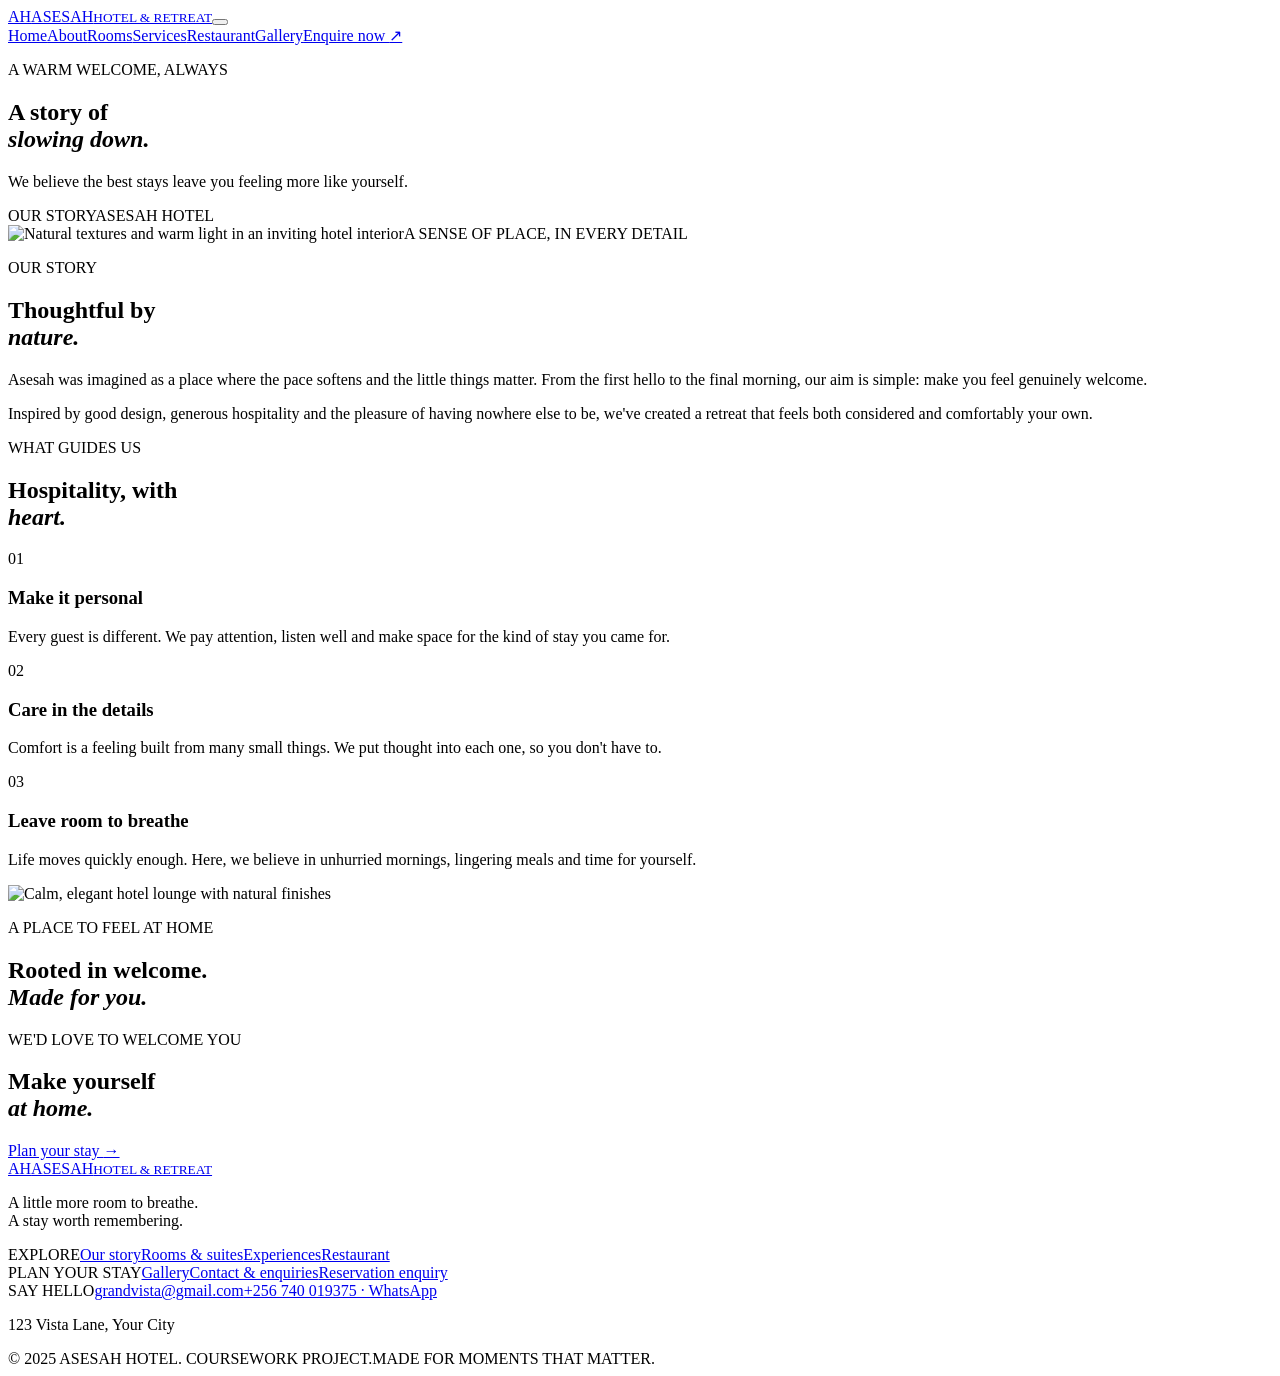
==== about.html @ 2b23ec88 "Add files via upload" ====
<!doctype html>
<html lang="en">
<head><meta charset="utf-8"><meta name="viewport" content="width=device-width, initial-scale=1"><meta name="description" content="The story and philosophy behind Asesah Hotel."><title>Our Story | Asesah Hotel</title><link rel="preconnect" href="https://fonts.googleapis.com"><link rel="preconnect" href="https://fonts.gstatic.com" crossorigin><link href="https://fonts.googleapis.com/css2?family=DM+Sans:wght@400;500;600;700&family=Playfair+Display:wght@400;500;600;700&display=swap" rel="stylesheet"><link rel="stylesheet" href="css/style.css"><script src="js/script.js" defer></script></head>
<body>
  <header class="site-header"><a class="brand" href="index.html" aria-label="Asesah Hotel home"><span class="brand-mark">AH</span><span class="brand-name">ASESAH<small>HOTEL &amp; RETREAT</small></span></a><button class="menu-toggle" type="button" aria-expanded="false" aria-controls="primary-nav" aria-label="Open navigation"><span></span><span></span></button><nav class="primary-nav" id="primary-nav" aria-label="Main navigation"><a href="index.html">Home</a><a class="active" href="about.html">About</a><a href="rooms.html">Rooms</a><a href="services.html">Services</a><a href="restaurant.html">Restaurant</a><a href="gallery.html">Gallery</a><a class="nav-cta" href="contact.html">Enquire now <span aria-hidden="true">↗</span></a></nav></header>
  <main>
    <section class="page-hero about-hero"><div class="hero-shade"></div><div class="page-hero-content"><p class="eyebrow light-eyebrow">A WARM WELCOME, ALWAYS</p><h1>A story of<br><em>slowing down.</em></h1><p>We believe the best stays leave you feeling more like yourself.</p></div><div class="hero-caption"><span>OUR STORY</span><span>ASESAH HOTEL</span><span class="caption-line"></span></div></section>
    <section class="section welcome-section story-section"><div class="welcome-image image-frame"><img src="https://images.unsplash.com/photo-1600210492486-724fe5c67fb0?auto=format&fit=crop&w=1100&q=85" alt="Natural textures and warm light in an inviting hotel interior"><span class="image-note">A SENSE OF PLACE, IN EVERY DETAIL</span></div><div class="welcome-copy"><p class="eyebrow">OUR STORY</p><h2>Thoughtful by<br><em>nature.</em></h2><p>Asesah was imagined as a place where the pace softens and the little things matter. From the first hello to the final morning, our aim is simple: make you feel genuinely welcome.</p><p>Inspired by good design, generous hospitality and the pleasure of having nowhere else to be, we've created a retreat that feels both considered and comfortably your own.</p></div></section>
    <section class="values-section"><div class="values-heading"><p class="eyebrow">WHAT GUIDES US</p><h2>Hospitality, with<br><em>heart.</em></h2></div><div class="value-list"><article><span>01</span><div><h3>Make it personal</h3><p>Every guest is different. We pay attention, listen well and make space for the kind of stay you came for.</p></div></article><article><span>02</span><div><h3>Care in the details</h3><p>Comfort is a feeling built from many small things. We put thought into each one, so you don't have to.</p></div></article><article><span>03</span><div><h3>Leave room to breathe</h3><p>Life moves quickly enough. Here, we believe in unhurried mornings, lingering meals and time for yourself.</p></div></article></div></section>
    <section class="about-image-band"><img src="https://images.unsplash.com/photo-1600607687939-ce8a6c25118c?auto=format&fit=crop&w=1800&q=85" alt="Calm, elegant hotel lounge with natural finishes" loading="lazy"><div><p class="eyebrow light-eyebrow">A PLACE TO FEEL AT HOME</p><h2>Rooted in welcome.<br><em>Made for you.</em></h2></div></section>
    <section class="final-cta"><p class="eyebrow light-eyebrow">WE'D LOVE TO WELCOME YOU</p><h2>Make yourself<br><em>at home.</em></h2><a class="button button-gold" href="contact.html">Plan your stay <span aria-hidden="true">→</span></a></section>
  </main>
  <footer class="site-footer"><div class="footer-main"><div class="footer-brand"><a class="brand brand-footer" href="index.html"><span class="brand-mark">AH</span><span class="brand-name">ASESAH<small>HOTEL &amp; RETREAT</small></span></a><p>A little more room to breathe.<br>A stay worth remembering.</p></div><div class="footer-column"><span class="footer-label">EXPLORE</span><a href="about.html">Our story</a><a href="rooms.html">Rooms &amp; suites</a><a href="services.html">Experiences</a><a href="restaurant.html">Restaurant</a></div><div class="footer-column"><span class="footer-label">PLAN YOUR STAY</span><a href="gallery.html">Gallery</a><a href="contact.html">Contact &amp; enquiries</a><a href="contact.html#reservation">Reservation enquiry</a></div><div class="footer-column footer-contact"><span class="footer-label">SAY HELLO</span><a href="mailto:grandvista@gmail.com">grandvista@gmail.com</a><a href="https://wa.me/256740019375" target="_blank" rel="noopener noreferrer">+256 740 019375 · WhatsApp</a><p>123 Vista Lane, Your City</p></div></div><div class="footer-bottom"><span>© 2025 ASESAH HOTEL. COURSEWORK PROJECT.</span><span>MADE FOR MOMENTS THAT MATTER.</span></div></footer>
</body></html>
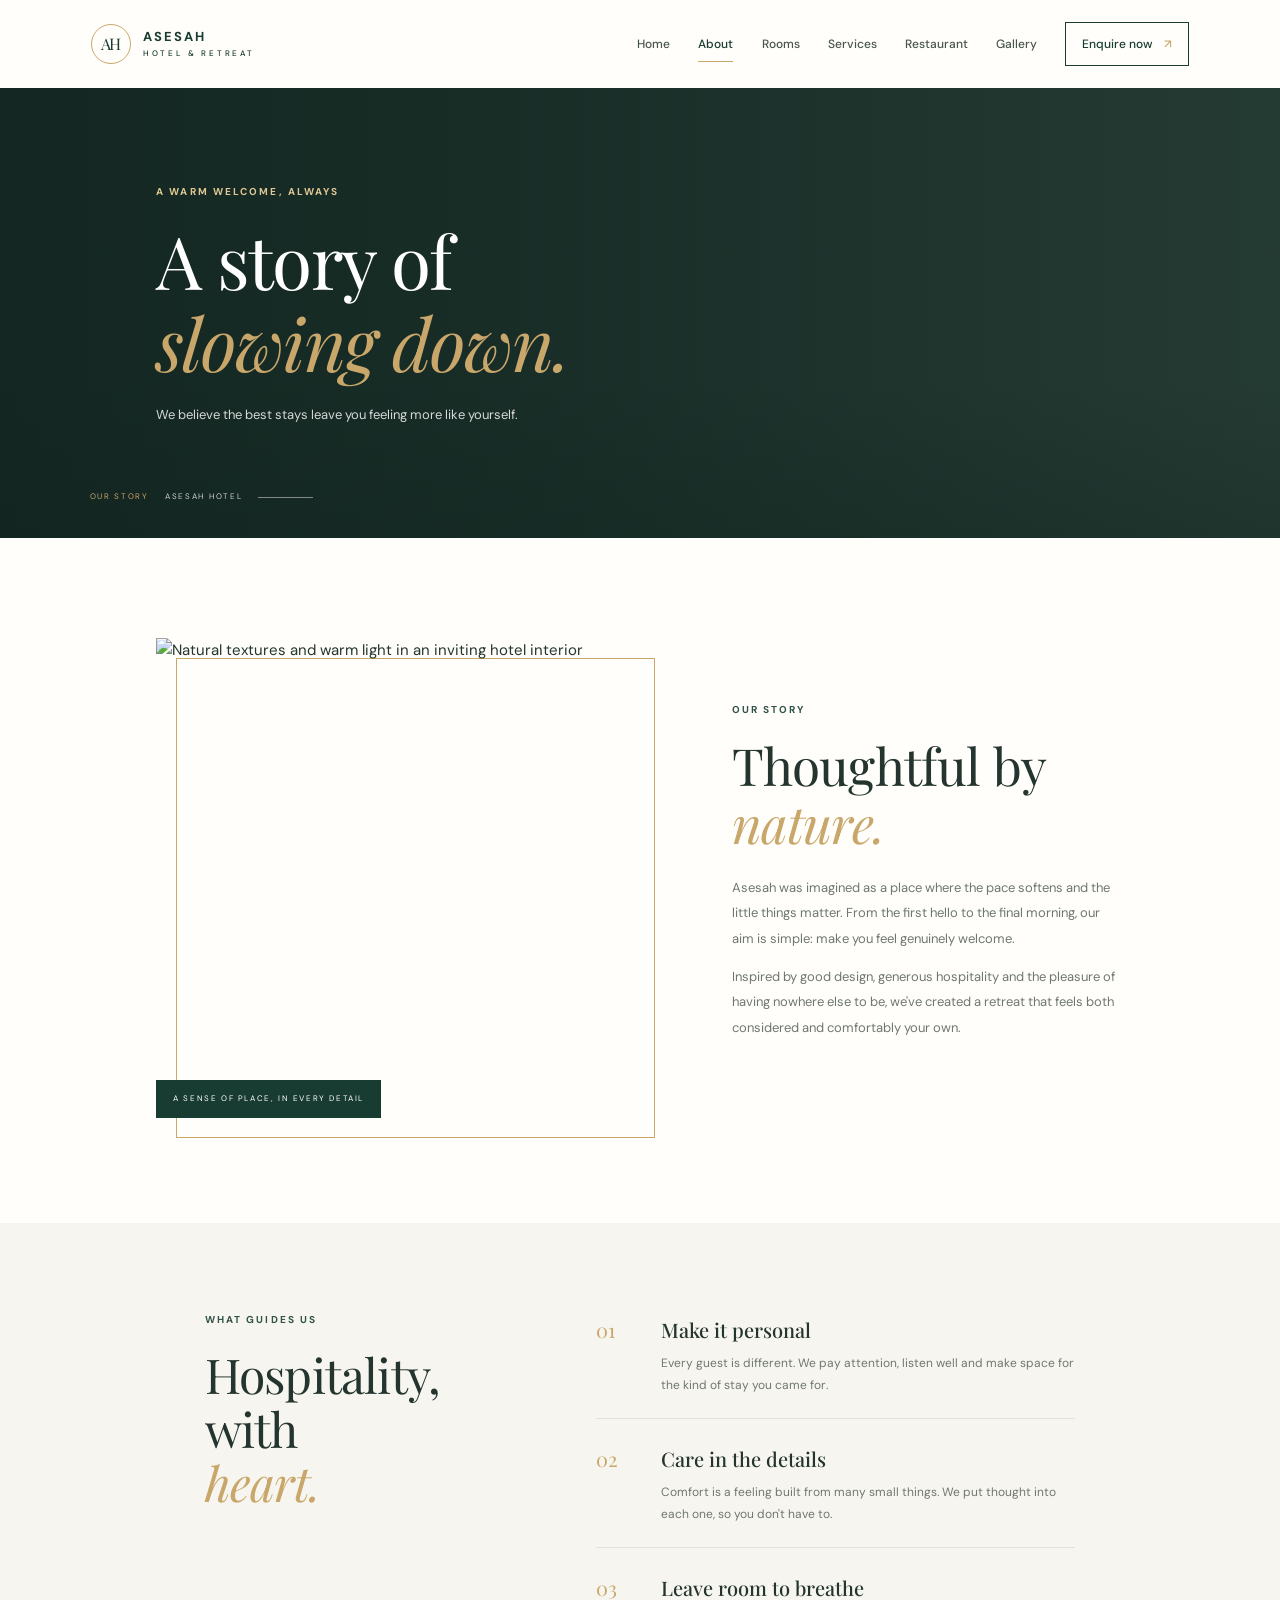
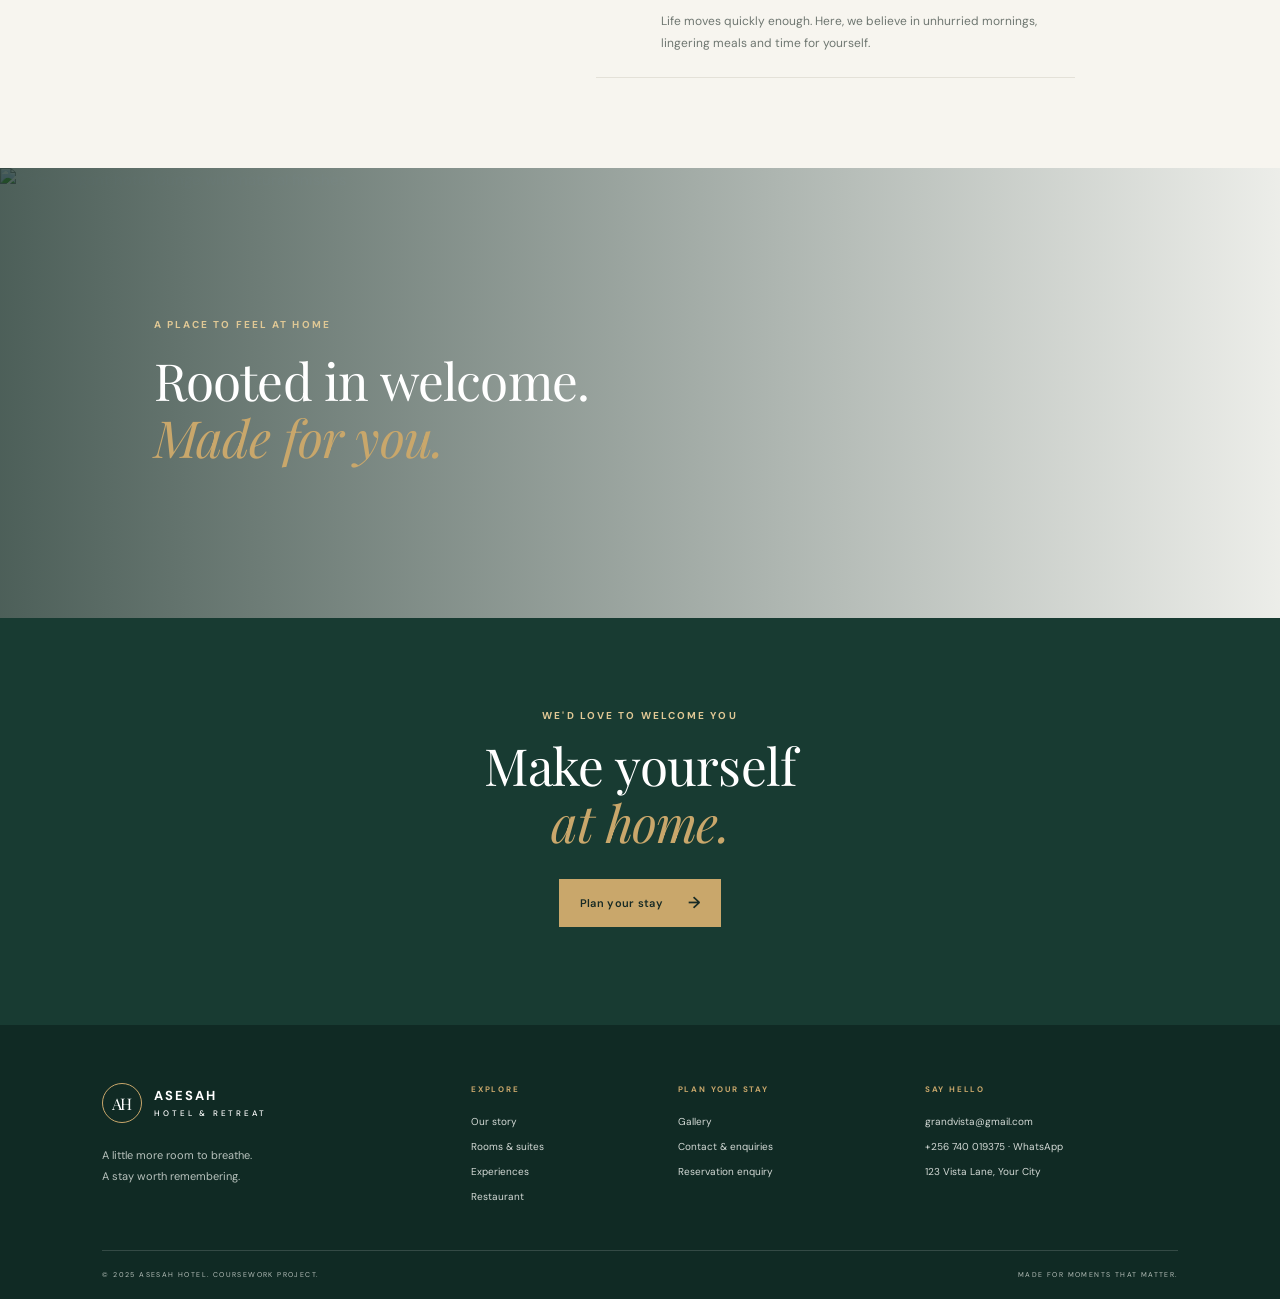
==== commit d7072780: "Fix static asset paths for Cloudflare Pages Point all pages to the CSS and JavaScript files at the r" ====
--- a/about.html
+++ b/about.html
@@ -1,6 +1,6 @@
 <!doctype html>
 <html lang="en">
-<head><meta charset="utf-8"><meta name="viewport" content="width=device-width, initial-scale=1"><meta name="description" content="The story and philosophy behind Asesah Hotel."><title>Our Story | Asesah Hotel</title><link rel="preconnect" href="https://fonts.googleapis.com"><link rel="preconnect" href="https://fonts.gstatic.com" crossorigin><link href="https://fonts.googleapis.com/css2?family=DM+Sans:wght@400;500;600;700&family=Playfair+Display:wght@400;500;600;700&display=swap" rel="stylesheet"><link rel="stylesheet" href="css/style.css"><script src="js/script.js" defer></script></head>
+<head><meta charset="utf-8"><meta name="viewport" content="width=device-width, initial-scale=1"><meta name="description" content="The story and philosophy behind Asesah Hotel."><title>Our Story | Asesah Hotel</title><link rel="preconnect" href="https://fonts.googleapis.com"><link rel="preconnect" href="https://fonts.gstatic.com" crossorigin><link href="https://fonts.googleapis.com/css2?family=DM+Sans:wght@400;500;600;700&family=Playfair+Display:wght@400;500;600;700&display=swap" rel="stylesheet"><link rel="stylesheet" href="style.css"><script src="script.js" defer></script></head>
 <body>
   <header class="site-header"><a class="brand" href="index.html" aria-label="Asesah Hotel home"><span class="brand-mark">AH</span><span class="brand-name">ASESAH<small>HOTEL &amp; RETREAT</small></span></a><button class="menu-toggle" type="button" aria-expanded="false" aria-controls="primary-nav" aria-label="Open navigation"><span></span><span></span></button><nav class="primary-nav" id="primary-nav" aria-label="Main navigation"><a href="index.html">Home</a><a class="active" href="about.html">About</a><a href="rooms.html">Rooms</a><a href="services.html">Services</a><a href="restaurant.html">Restaurant</a><a href="gallery.html">Gallery</a><a class="nav-cta" href="contact.html">Enquire now <span aria-hidden="true">↗</span></a></nav></header>
   <main>
--- a/style.css
+++ b/style.css
@@ -0,0 +1,430 @@
+:root {
+  --green: #183b32;
+  --green-deep: #102a24;
+  --green-soft: #315248;
+  --gold: #c9a76b;
+  --cream: #f7f5ef;
+  --paper: #fffefa;
+  --ink: #24352f;
+  --muted: #6f7771;
+  --line: #e4e1d8;
+  --serif: "Playfair Display", Georgia, serif;
+  --sans: "DM Sans", Arial, sans-serif;
+}
+
+* { box-sizing: border-box; }
+html { scroll-behavior: smooth; }
+body { margin: 0; color: var(--ink); background: var(--paper); font-family: var(--sans); font-size: 15px; line-height: 1.7; -webkit-font-smoothing: antialiased; }
+img { display: block; width: 100%; }
+a { color: inherit; text-decoration: none; }
+button, input, select, textarea { font: inherit; }
+button, a { -webkit-tap-highlight-color: transparent; }
+::selection { color: white; background: var(--green-soft); }
+
+.site-header { height: 88px; width: 100%; padding: 0 7.1%; display: flex; align-items: center; justify-content: space-between; background: var(--paper); position: relative; z-index: 20; }
+.brand { display: inline-flex; gap: 12px; align-items: center; color: var(--green); }
+.brand-mark { width: 40px; height: 40px; display: grid; place-items: center; border: 1px solid var(--gold); border-radius: 50%; font-family: var(--serif); font-size: 16px; letter-spacing: -2px; padding-right: 2px; }
+.brand-name { font-size: 13px; font-weight: 700; line-height: 1.1; letter-spacing: 2px; }
+.brand-name small { display: block; margin-top: 5px; font-size: 8px; font-weight: 500; letter-spacing: 2.8px; }
+.primary-nav { display: flex; align-items: center; gap: clamp(17px, 2.2vw, 35px); height: 100%; }
+.primary-nav > a { position: relative; color: #48554e; font-size: 12px; font-weight: 500; transition: color .2s ease; }
+.primary-nav > a:not(.nav-cta)::after { content: ""; height: 1px; width: 0; position: absolute; bottom: -8px; left: 0; background: var(--gold); transition: width .2s ease; }
+.primary-nav > a:hover, .primary-nav > a.active { color: var(--green); }
+.primary-nav > a:hover::after, .primary-nav > a.active::after { width: 100%; }
+.primary-nav .nav-cta { padding: 11px 16px; border: 1px solid var(--green); color: var(--green); transition: color .2s ease, background .2s ease; }
+.primary-nav .nav-cta:hover, .primary-nav .nav-cta.active { color: white; background: var(--green); }
+.nav-cta span { padding-left: 9px; color: var(--gold); }
+.menu-toggle { display: none; }
+
+.hero, .page-hero { position: relative; overflow: hidden; background-color: #263d35; background-position: center; background-size: cover; color: white; }
+.home-hero { min-height: min(680px, calc(100vh - 88px)); background-image: url("https://images.unsplash.com/photo-1600607687939-ce8a6c25118c?auto=format&fit=crop&w=2200&q=90"); }
+.hero-shade { position: absolute; inset: 0; background: linear-gradient(90deg, rgba(14,32,28,.77) 0%, rgba(14,32,28,.52) 43%, rgba(14,32,28,.08) 100%), linear-gradient(0deg, rgba(13,29,25,.22), transparent 35%); }
+.hero-content { position: relative; z-index: 1; width: min(610px, 78%); padding: 124px 0 125px 12.3%; }
+.eyebrow { margin: 0 0 20px; color: var(--green-soft); font-size: 10px; font-weight: 700; line-height: 1.4; letter-spacing: 2.1px; }
+.light-eyebrow { color: #e0c895; }
+.eyebrow span { display: inline-block; vertical-align: middle; width: 27px; height: 1px; margin-right: 9px; background: var(--gold); }
+h1, h2, h3, p { margin-top: 0; }
+h1, h2 { font-family: var(--serif); font-weight: 400; line-height: 1.13; }
+h1 { margin-bottom: 20px; font-size: clamp(52px, 6.1vw, 83px); letter-spacing: -1.7px; }
+h1 em, h2 em { color: var(--gold); font-weight: 400; }
+.hero-copy { max-width: 425px; margin-bottom: 30px; color: rgba(255,255,255,.82); font-size: 14px; line-height: 1.9; }
+.button { min-height: 48px; display: inline-flex; align-items: center; justify-content: center; gap: 25px; padding: 0 20px; border: 1px solid transparent; font-size: 11px; font-weight: 600; letter-spacing: .3px; transition: background .2s ease, color .2s ease, border-color .2s ease, transform .2s ease; }
+.button:hover { transform: translateY(-2px); }
+.button span { font-size: 16px; line-height: 1; }
+.button-gold { color: #182b25; background: var(--gold); }
+.button-gold:hover { background: #d7bb87; }
+.button-dark { color: white; background: var(--green); }
+.button-dark:hover { background: var(--green-soft); }
+.button-outline { border-color: rgba(255,255,255,.65); color: white; }
+.button-outline:hover { color: var(--green); background: white; }
+.hero-caption { position: absolute; z-index: 1; right: 7%; bottom: 34px; left: 7%; display: flex; gap: 16px; align-items: center; color: rgba(255,255,255,.78); font-size: 8px; letter-spacing: 1.7px; }
+.hero-caption > span:first-child { color: var(--gold); }
+.caption-line { width: 55px; height: 1px; background: rgba(255,255,255,.45); }
+.scroll-cue { position: absolute; right: 7%; bottom: 95px; z-index: 1; display: flex; align-items: center; gap: 10px; color: rgba(255,255,255,.72); font-size: 8px; letter-spacing: 1.7px; writing-mode: vertical-rl; }
+.scroll-cue span { width: 1px; height: 34px; background: var(--gold); }
+
+.booking-strip { min-height: 117px; padding: 24px 12%; display: flex; align-items: center; justify-content: space-between; gap: 28px; color: white; background: var(--green); }
+.booking-intro { display: flex; flex-direction: column; min-width: 170px; }
+.booking-intro .eyebrow { margin-bottom: 4px; color: var(--gold); font-size: 8px; }
+.booking-intro strong { font-family: var(--serif); font-size: 20px; font-weight: 400; }
+.booking-detail { display: flex; align-items: center; gap: 12px; }
+.booking-detail > span { color: var(--gold); font-family: var(--serif); font-size: 18px; }
+.booking-detail div { display: flex; flex-direction: column; }
+.booking-detail small { color: #b7c1bc; font-size: 8px; letter-spacing: 1.4px; }
+.booking-detail strong { font-size: 11px; font-weight: 500; }
+.booking-link { padding: 12px 0; border-bottom: 1px solid var(--gold); color: white; font-size: 11px; }
+.booking-link span { padding-left: 15px; color: var(--gold); }
+
+.section { padding: 112px 12.2%; }
+.welcome-section { display: grid; grid-template-columns: 1.05fr .86fr; gap: 10%; align-items: center; }
+.image-frame { position: relative; }
+.image-frame img { height: 480px; object-fit: cover; }
+.welcome-image::before { content: ""; position: absolute; z-index: -1; top: 20px; right: -20px; bottom: -20px; left: 20px; border: 1px solid var(--gold); }
+.image-note { position: absolute; bottom: 0; left: 0; padding: 12px 17px; color: white; background: var(--green); font-size: 8px; letter-spacing: 1.6px; }
+.welcome-copy { max-width: 420px; }
+.welcome-copy h2, .section-heading h2, .centered-heading h2, .values-heading h2, .experience-content h2, .dining-copy h2, .room-note h2, .amenities-band h2, .restaurant-hours h2, .contact-details h2, .form-heading h2, .contact-last h2, .final-cta h2, .about-image-band h2 { margin-bottom: 22px; font-size: clamp(38px, 4vw, 54px); letter-spacing: -.8px; }
+.welcome-copy > p:not(.eyebrow), .dining-copy > p:not(.eyebrow) { color: var(--muted); font-size: 13px; line-height: 1.95; }
+.text-link { display: inline-flex; align-items: center; gap: 18px; margin-top: 16px; padding-bottom: 7px; border-bottom: 1px solid var(--gold); color: var(--green); font-size: 11px; font-weight: 600; }
+.text-link span { color: var(--gold); font-size: 16px; transition: transform .2s ease; }
+.text-link:hover span { transform: translateX(4px); }
+
+.rooms-section { padding-top: 46px; background: var(--cream); }
+.section-heading { display: flex; align-items: end; justify-content: space-between; gap: 30px; margin-bottom: 46px; }
+.section-heading h2 { margin-bottom: 0; }
+.section-heading .text-link { margin: 0 0 8px; }
+.room-grid { display: grid; grid-template-columns: repeat(3, 1fr); gap: 24px; }
+.room-card { min-width: 0; }
+.room-image { position: relative; display: block; overflow: hidden; height: 290px; background: #d6d5ca; }
+.room-image img { height: 100%; object-fit: cover; transition: transform .5s ease; }
+.room-card:hover .room-image img { transform: scale(1.035); }
+.room-number { position: absolute; top: 15px; left: 15px; padding: 5px 9px; color: white; background: rgba(24,59,50,.85); font-size: 9px; letter-spacing: 1px; }
+.room-info { display: flex; justify-content: space-between; gap: 10px; padding-top: 17px; }
+.room-info h3 { margin-bottom: 2px; font-family: var(--serif); font-size: 19px; font-weight: 500; }
+.room-info p { margin-bottom: 0; color: var(--muted); font-size: 10px; }
+.room-price { align-self: center; color: var(--muted); text-align: right; white-space: nowrap; font-size: 9px; }
+.room-price strong { color: var(--green); font-family: var(--serif); font-size: 18px; font-weight: 500; }
+
+.experience-band { min-height: 500px; position: relative; display: flex; align-items: center; overflow: hidden; color: white; background: var(--green-deep); }
+.experience-photo { position: absolute; inset: 0 0 0 42%; background: linear-gradient(90deg, var(--green-deep) 0%, rgba(16,42,36,.42) 48%, rgba(16,42,36,.12) 100%), url("https://images.unsplash.com/photo-1576013551627-0cc20b96c2a7?auto=format&fit=crop&w=1800&q=85") center 55%/cover; }
+.experience-content { position: relative; width: 55%; padding: 82px 0 82px 12.2%; }
+.experience-content h2 { margin-bottom: 18px; }
+.experience-content > p:not(.eyebrow) { max-width: 390px; margin-bottom: 28px; color: rgba(255,255,255,.76); font-size: 13px; line-height: 1.9; }
+.experience-index { position: absolute; right: 6%; bottom: 25px; color: rgba(255,255,255,.8); font-size: 8px; letter-spacing: 1.6px; writing-mode: vertical-rl; }
+.dining-section { display: grid; grid-template-columns: .8fr 1.1fr; gap: 13%; align-items: center; }
+.dining-copy { max-width: 390px; }
+.dining-image img { height: 410px; }
+.quote-section { padding: 80px 20px 74px; text-align: center; background: var(--cream); }
+.quote-mark { display: block; height: 48px; color: var(--gold); font-family: var(--serif); font-size: 72px; line-height: 1; }
+.quote-section blockquote { max-width: 660px; margin: 14px auto 18px; color: var(--green); font-family: var(--serif); font-size: clamp(25px, 3vw, 37px); line-height: 1.4; }
+.quote-section p { margin: 0; color: var(--muted); font-size: 8px; font-weight: 600; letter-spacing: 2px; }
+.final-cta { padding: 91px 20px 98px; text-align: center; color: white; background: var(--green); }
+.final-cta h2 { margin-bottom: 27px; }
+.final-cta .eyebrow { margin-bottom: 14px; }
+
+.site-footer { padding: 58px 8% 0; color: white; background: #102a24; }
+.footer-main { display: grid; grid-template-columns: 1.6fr .8fr 1fr 1.25fr; gap: 45px; max-width: 1250px; margin: 0 auto; padding-bottom: 45px; }
+.brand-footer { color: white; }
+.footer-brand > p { margin: 22px 0 0; color: #b8c2bd; font-size: 11px; line-height: 1.9; }
+.footer-column { display: flex; flex-direction: column; align-items: flex-start; gap: 8px; }
+.footer-label { margin-bottom: 8px; color: var(--gold); font-size: 8px; font-weight: 700; letter-spacing: 1.8px; }
+.footer-column a, .footer-column p { margin: 0; color: #d4dad6; font-size: 10px; }
+.footer-column a:hover { color: var(--gold); }
+.footer-bottom { display: flex; justify-content: space-between; gap: 15px; padding: 18px 0; border-top: 1px solid rgba(255,255,255,.15); color: #b6c0ba; font-size: 7px; letter-spacing: 1.4px; }
+
+.page-hero { min-height: 450px; display: flex; align-items: center; }
+.page-hero-content { position: relative; z-index: 1; width: min(650px, 78%); padding: 73px 0 88px 12.2%; }
+.page-hero h1 { font-size: clamp(48px, 5.7vw, 74px); }
+.page-hero-content > p:last-child { max-width: 440px; margin-bottom: 0; color: rgba(255,255,255,.82); font-size: 13px; }
+.about-hero { background-image: url("https://images.unsplash.com/photo-1600210492486-724fe5c67fb0?auto=format&fit=crop&w=2200&q=85"); background-position: center 50%; }
+.rooms-hero { background-image: url("https://images.unsplash.com/photo-1590490360182-c33d57733427?auto=format&fit=crop&w=2200&q=85"); }
+.services-hero { background-image: url("https://images.unsplash.com/photo-1576013551627-0cc20b96c2a7?auto=format&fit=crop&w=2200&q=85"); background-position: center 56%; }
+.restaurant-hero { background-image: url("https://images.unsplash.com/photo-1414235077428-338989a2e8c0?auto=format&fit=crop&w=2200&q=85"); }
+.gallery-hero { background-image: url("https://images.unsplash.com/photo-1600607687939-ce8a6c25118c?auto=format&fit=crop&w=2200&q=85"); }
+.contact-hero { background-image: url("https://images.unsplash.com/photo-1600210492486-724fe5c67fb0?auto=format&fit=crop&w=2200&q=85"); background-position: center 58%; }
+.story-section { padding-top: 100px; padding-bottom: 105px; }
+.values-section { display: grid; grid-template-columns: .75fr 1.25fr; gap: 12%; padding: 90px 16%; background: var(--cream); }
+.values-heading h2 { font-size: 48px; }
+.value-list article { display: grid; grid-template-columns: 45px 1fr; gap: 20px; padding: 0 0 22px; margin-bottom: 23px; border-bottom: 1px solid var(--line); }
+.value-list article:last-child { margin-bottom: 0; }
+.value-list article > span { color: var(--gold); font-family: var(--serif); font-size: 20px; }
+.value-list h3 { margin-bottom: 6px; font-family: var(--serif); font-size: 20px; font-weight: 500; }
+.value-list p { max-width: 470px; margin-bottom: 0; color: var(--muted); font-size: 12px; line-height: 1.8; }
+.about-image-band { height: 450px; position: relative; overflow: hidden; color: white; }
+.about-image-band::after { content: ""; position: absolute; inset: 0; background: linear-gradient(90deg, rgba(17,42,35,.75), rgba(17,42,35,.08)); }
+.about-image-band img { height: 100%; object-fit: cover; }
+.about-image-band > div { position: absolute; z-index: 1; top: 50%; left: 12%; transform: translateY(-50%); }
+.about-image-band h2 { margin-bottom: 0; }
+
+.room-listing { padding-top: 94px; padding-bottom: 100px; }
+.centered-heading { max-width: 560px; margin: 0 auto 55px; text-align: center; }
+.centered-heading h2 { margin-bottom: 13px; }
+.centered-heading > p:last-child { max-width: 470px; margin: 0 auto; color: var(--muted); font-size: 12px; line-height: 1.8; }
+.room-list { display: grid; gap: 55px; }
+.room-feature { display: grid; grid-template-columns: 1.12fr .88fr; align-items: center; gap: 8%; }
+.room-feature-reverse { grid-template-columns: .88fr 1.12fr; }
+.room-feature-reverse .room-feature-image { order: 2; }
+.room-feature-reverse .room-feature-copy { order: 1; padding-left: 5%; }
+.room-feature-image { min-height: 350px; position: relative; overflow: hidden; background: var(--cream); }
+.room-feature-image img { height: 390px; object-fit: cover; }
+.room-feature-image > span { position: absolute; right: 0; bottom: 0; padding: 9px 13px; color: white; background: var(--green); font-size: 9px; letter-spacing: 1px; }
+.room-feature-copy { padding: 25px 0; }
+.room-feature-copy .eyebrow { margin-bottom: 10px; }
+.room-feature-copy h3 { margin-bottom: 13px; font-family: var(--serif); font-size: 34px; font-weight: 400; }
+.room-description { max-width: 405px; color: var(--muted); font-size: 12px; line-height: 1.9; }
+.room-amenities { display: grid; grid-template-columns: 1fr 1fr; gap: 9px; padding: 17px 0; margin-top: 18px; border-top: 1px solid var(--line); color: #647068; font-size: 10px; }
+.room-feature-bottom { display: flex; align-items: center; justify-content: space-between; gap: 15px; margin-top: 8px; }
+.room-feature-bottom > p { margin: 0; color: var(--muted); font-size: 10px; }
+.room-feature-bottom strong { color: var(--green); font-family: var(--serif); font-size: 22px; font-weight: 500; }
+.room-feature-bottom small { font-size: 9px; }
+.room-feature-bottom .text-link { margin: 0; white-space: nowrap; font-size: 10px; }
+.rate-note { margin: 48px 0 0; color: var(--muted); text-align: center; font-size: 10px; }
+.room-note { padding: 76px 20px; text-align: center; background: var(--cream); }
+.room-note h2 { margin-bottom: 13px; }
+.room-note > p:not(.eyebrow) { margin-bottom: 25px; color: var(--muted); font-size: 11px; }
+
+.service-intro { padding-top: 95px; padding-bottom: 105px; }
+.service-grid { display: grid; grid-template-columns: 1.2fr 1fr 1fr; grid-template-rows: 270px 270px; gap: 17px; }
+.service-card { position: relative; min-width: 0; overflow: hidden; background: var(--green); color: white; }
+.service-card.service-large { grid-row: span 2; }
+.service-card img { height: 100%; object-fit: cover; transition: transform .5s ease; }
+.service-card:hover img { transform: scale(1.04); }
+.service-card::after { content: ""; position: absolute; inset: 20% 0 0; background: linear-gradient(0deg, rgba(12,31,26,.88), transparent); }
+.service-card-overlay { position: absolute; z-index: 1; right: 20px; bottom: 20px; left: 20px; }
+.service-card-overlay > span { color: var(--gold); font-size: 8px; letter-spacing: 1.5px; }
+.service-card-overlay h3 { margin: 6px 0 5px; font-family: var(--serif); font-size: 25px; font-weight: 400; }
+.service-card-overlay p { max-width: 310px; margin: 0; color: rgba(255,255,255,.8); font-size: 10px; line-height: 1.7; }
+.service-large .service-card-overlay { right: 28px; bottom: 30px; left: 28px; }
+.service-large .service-card-overlay h3 { font-size: 33px; }
+.amenities-band { display: grid; grid-template-columns: .8fr 1.2fr; gap: 12%; align-items: center; padding: 75px 14%; color: white; background: var(--green); }
+.amenities-band h2 { margin-bottom: 0; }
+.amenity-list { display: grid; grid-template-columns: 1fr 1fr; gap: 14px 22px; }
+.amenity-list span { padding-bottom: 10px; border-bottom: 1px solid rgba(255,255,255,.2); color: rgba(255,255,255,.85); font-size: 11px; }
+.amenity-list span::before { content: "＋"; padding-right: 9px; color: var(--gold); }
+
+.dining-story { padding-top: 100px; padding-bottom: 105px; }
+.dining-story .welcome-image img { height: 450px; }
+.dining-story .button { margin-top: 15px; }
+.menu-section { padding: 90px 12% 105px; background: var(--cream); }
+.menu-section .centered-heading { margin-bottom: 50px; }
+.menu-grid { display: grid; grid-template-columns: 1fr 1fr; gap: 10%; max-width: 1000px; margin: 0 auto; }
+.menu-column > .eyebrow { padding-bottom: 13px; margin-bottom: 3px; border-bottom: 1px solid var(--gold); }
+.menu-item { display: flex; justify-content: space-between; gap: 18px; padding: 19px 0; border-bottom: 1px solid var(--line); }
+.menu-item h3 { margin-bottom: 3px; font-family: var(--serif); font-size: 17px; font-weight: 500; }
+.menu-item p { margin-bottom: 0; color: var(--muted); font-size: 10px; }
+.menu-item > span { color: var(--green); font-family: var(--serif); font-size: 17px; }
+.restaurant-hours { display: grid; grid-template-columns: 1fr 1fr; gap: 12%; padding: 78px 16%; }
+.restaurant-hours h2 { margin-bottom: 0; }
+.hours-list p { display: flex; justify-content: space-between; gap: 20px; padding: 12px 0; margin-bottom: 0; border-bottom: 1px solid var(--line); font-size: 11px; }
+.hours-list p span:first-child { color: var(--green); font-weight: 600; }
+.hours-list p span:last-child { color: var(--muted); }
+.hours-list small { display: block; margin-top: 14px; color: var(--muted); font-size: 9px; }
+
+.gallery-section { padding: 90px 10% 110px; }
+.gallery-heading { display: flex; align-items: end; justify-content: space-between; gap: 20px; margin-bottom: 40px; }
+.gallery-heading h2 { margin-bottom: 0; font-size: 45px; }
+.gallery-heading > p { margin: 0 0 8px; color: var(--muted); font-size: 11px; }
+.gallery-grid { display: grid; grid-template-columns: repeat(3, 1fr); grid-auto-rows: 245px; grid-auto-flow: dense; gap: 14px; }
+.gallery-item { position: relative; display: block; padding: 0; border: 0; overflow: hidden; cursor: zoom-in; background: var(--green); text-align: left; }
+.gallery-item::after { content: ""; position: absolute; inset: 45% 0 0; background: linear-gradient(0deg, rgba(15,35,29,.72), transparent); opacity: .8; transition: opacity .2s ease; }
+.gallery-item img { height: 100%; object-fit: cover; transition: transform .45s ease; }
+.gallery-item:hover img { transform: scale(1.04); }
+.gallery-item:hover::after { opacity: 1; }
+.gallery-item > span { position: absolute; z-index: 1; bottom: 15px; left: 17px; color: white; font-family: var(--serif); font-size: 17px; }
+.gallery-tall { grid-row: span 2; }
+.gallery-wide { grid-column: span 2; }
+.lightbox { width: min(92vw, 1100px); max-width: none; max-height: 90vh; padding: 0; border: 0; background: #101714; }
+.lightbox::backdrop { background: rgba(9,18,15,.88); }
+.lightbox img { width: 100%; max-height: 85vh; object-fit: contain; }
+.lightbox-close { position: absolute; z-index: 2; top: 10px; right: 14px; width: 40px; height: 40px; padding: 0; border: 1px solid rgba(255,255,255,.65); border-radius: 50%; color: white; background: rgba(0,0,0,.35); cursor: pointer; font-size: 27px; line-height: 1; }
+
+.contact-section { display: grid; grid-template-columns: .78fr 1.22fr; gap: 12%; padding: 90px 12% 105px; }
+.contact-details h2 { margin-bottom: 17px; }
+.contact-intro { max-width: 370px; margin-bottom: 28px; color: var(--muted); font-size: 12px; line-height: 1.9; }
+.contact-detail { margin-top: 20px; }
+.contact-detail > span { display: block; margin-bottom: 3px; color: var(--green-soft); font-size: 8px; font-weight: 700; letter-spacing: 1.6px; }
+.contact-detail > a, .contact-detail > p { margin-bottom: 0; color: var(--ink); font-size: 12px; line-height: 1.8; }
+.contact-detail > a:hover { color: var(--green-soft); text-decoration: underline; }
+.map-placeholder { min-height: 120px; display: flex; align-items: center; gap: 15px; padding: 17px; margin-top: 28px; color: var(--green); background: linear-gradient(135deg, #e6e5d9, #f3f0e7); }
+.map-placeholder > span { color: var(--gold); font-size: 29px; }
+.map-placeholder p { margin: 0; font-size: 9px; font-weight: 700; letter-spacing: 1px; line-height: 1.7; }
+.map-placeholder small { color: var(--muted); font-size: 7px; font-weight: 500; letter-spacing: 1.2px; }
+.form-wrap { padding: 38px; background: var(--cream); }
+.form-heading h2 { margin-bottom: 12px; font-size: 40px; }
+.form-heading > p:last-child { margin-bottom: 26px; color: var(--muted); font-size: 10px; }
+.reservation-form { display: grid; gap: 17px; }
+.form-row { display: grid; grid-template-columns: 1fr 1fr; gap: 16px; }
+.reservation-form label { display: grid; gap: 7px; color: var(--ink); font-size: 10px; font-weight: 600; }
+.reservation-form input, .reservation-form select, .reservation-form textarea { width: 100%; min-height: 43px; padding: 10px 12px; border: 1px solid #dcd9d0; border-radius: 0; outline: none; color: var(--ink); background: var(--paper); font-size: 11px; font-weight: 400; }
+.reservation-form input:focus, .reservation-form select:focus, .reservation-form textarea:focus { border-color: var(--green-soft); box-shadow: 0 0 0 2px rgba(49,82,72,.12); }
+.reservation-form textarea { resize: vertical; }
+.reservation-form ::placeholder { color: #9a9d97; }
+.optional { color: var(--muted); font-weight: 400; }
+.form-submit { width: max-content; min-width: 160px; margin-top: 3px; cursor: pointer; }
+.form-disclaimer { margin: -4px 0 0; color: var(--muted); font-size: 9px; line-height: 1.7; }
+.form-message { padding: 12px 14px; border-left: 3px solid var(--green); color: var(--green); background: #e8eee8; font-size: 11px; line-height: 1.6; }
+.form-message a { color: var(--green); font-weight: 700; text-decoration: underline; }
+.form-message.error { border-color: #a64c3c; color: #853b2f; background: #f6e8e4; }
+.contact-last { padding: 74px 20px; text-align: center; background: var(--cream); }
+.contact-last h2 { margin-bottom: 20px; }
+.contact-last > div { display: flex; justify-content: center; gap: 28px; }
+
+@media (min-width: 1500px) {
+  .site-header { padding-right: max(7.1%, calc((100% - 1300px)/2)); padding-left: max(7.1%, calc((100% - 1300px)/2)); }
+  .section { padding-right: max(12.2%, calc((100% - 1180px)/2)); padding-left: max(12.2%, calc((100% - 1180px)/2)); }
+}
+@media (max-width: 1050px) {
+  .site-header { padding: 0 5%; }
+  .primary-nav { gap: 17px; }
+  .primary-nav > a { font-size: 11px; }
+  .section { padding-right: 8%; padding-left: 8%; }
+  .booking-strip { padding-right: 8%; padding-left: 8%; }
+  .welcome-section { gap: 8%; }
+  .room-info { display: block; }
+  .room-price { display: block; margin-top: 9px; text-align: left; }
+  .footer-main { gap: 25px; }
+  .contact-section { padding-right: 8%; padding-left: 8%; gap: 8%; }
+}
+@media (max-width: 780px) {
+  .site-header { height: 74px; padding: 0 6%; }
+  .menu-toggle { width: 42px; height: 42px; display: flex; flex-direction: column; justify-content: center; gap: 6px; padding: 9px; border: 1px solid var(--line); background: transparent; cursor: pointer; }
+  .menu-toggle span { display: block; width: 100%; height: 1px; background: var(--green); transition: transform .2s ease; }
+  .menu-toggle[aria-expanded="true"] span:first-child { transform: translateY(3.5px) rotate(45deg); }
+  .menu-toggle[aria-expanded="true"] span:last-child { transform: translateY(-3.5px) rotate(-45deg); }
+  .primary-nav { position: absolute; top: 74px; right: 0; left: 0; height: auto; display: none; flex-direction: column; align-items: stretch; gap: 0; padding: 10px 6% 20px; background: var(--paper); box-shadow: 0 12px 18px rgba(21,46,38,.12); }
+  .primary-nav.is-open { display: flex; }
+  .primary-nav > a { padding: 12px 0; border-bottom: 1px solid var(--line); font-size: 13px; }
+  .primary-nav > a:not(.nav-cta)::after { display: none; }
+  .primary-nav .nav-cta { align-self: flex-start; padding: 10px 14px; margin-top: 14px; border-bottom: 1px solid var(--green); }
+  .home-hero { min-height: 570px; min-height: min(670px, calc(100svh - 74px)); background-position: 58% center; }
+  .hero-content { width: 85%; padding: 105px 0 120px 8%; }
+  .hero-caption { right: 8%; left: 8%; }
+  .scroll-cue { display: none; }
+  .booking-strip { min-height: auto; flex-wrap: wrap; justify-content: flex-start; gap: 21px 30px; padding: 24px 8%; }
+  .booking-intro { flex-basis: 100%; }
+  .booking-link { margin-left: auto; }
+  .section { padding: 75px 8%; }
+  .welcome-section, .dining-section { grid-template-columns: 1fr 1fr; gap: 8%; }
+  .image-frame img { height: 390px; }
+  .rooms-section { padding-top: 50px; }
+  .room-grid { gap: 14px; }
+  .room-image { height: 220px; }
+  .room-info h3 { font-size: 17px; }
+  .experience-content { width: 70%; padding-left: 8%; }
+  .experience-photo { left: 30%; }
+  .dining-image img { height: 345px; }
+  .footer-main { grid-template-columns: 1.3fr 1fr; }
+  .page-hero { min-height: 400px; }
+  .page-hero-content { padding-left: 8%; }
+  .values-section { grid-template-columns: 1fr 1.3fr; gap: 7%; padding: 70px 9%; }
+  .room-feature, .room-feature-reverse { grid-template-columns: 1fr 1fr; gap: 5%; }
+  .room-feature-image img { height: 330px; }
+  .room-feature-bottom { align-items: flex-start; flex-direction: column; }
+  .service-grid { grid-template-rows: 230px 230px; gap: 12px; }
+  .service-card-overlay { right: 13px; bottom: 14px; left: 13px; }
+  .service-card-overlay h3 { font-size: 21px; }
+  .amenities-band { padding: 65px 8%; }
+  .restaurant-hours { padding: 70px 9%; }
+  .contact-section { grid-template-columns: .75fr 1.25fr; gap: 6%; padding: 70px 7%; }
+  .form-wrap { padding: 27px; }
+}
+@media (max-width: 560px) {
+  body { font-size: 14px; }
+  .brand-mark { width: 36px; height: 36px; }
+  .brand-name { font-size: 11px; }
+  .brand-name small { font-size: 7px; }
+  .home-hero { min-height: 570px; background-position: 60% center; }
+  .hero-shade { background: linear-gradient(90deg, rgba(14,32,28,.78), rgba(14,32,28,.3)), linear-gradient(0deg, rgba(13,29,25,.24), transparent 40%); }
+  .hero-content { width: 92%; padding: 100px 0 115px 7%; }
+  h1 { font-size: 53px; }
+  .hero-copy { max-width: 340px; font-size: 12px; }
+  .hero-caption { font-size: 7px; gap: 10px; letter-spacing: 1px; }
+  .booking-strip { gap: 19px 16px; }
+  .booking-detail { gap: 8px; }
+  .booking-detail strong { font-size: 9px; }
+  .booking-detail small { font-size: 7px; }
+  .booking-intro strong { font-size: 18px; }
+  .booking-link { font-size: 10px; }
+  .section { padding: 65px 7%; }
+  .welcome-section, .dining-section { grid-template-columns: 1fr; gap: 44px; }
+  .welcome-image { margin-right: 12px; }
+  .image-frame img { height: 350px; }
+  .welcome-copy h2, .section-heading h2, .centered-heading h2, .values-heading h2, .experience-content h2, .dining-copy h2, .room-note h2, .amenities-band h2, .restaurant-hours h2, .contact-details h2, .form-heading h2, .contact-last h2, .final-cta h2, .about-image-band h2 { font-size: 39px; }
+  .rooms-section { padding-top: 60px; }
+  .section-heading { align-items: flex-start; flex-direction: column; gap: 17px; margin-bottom: 29px; }
+  .room-grid { grid-template-columns: 1fr; gap: 29px; }
+  .room-image { height: 275px; }
+  .room-info { display: flex; align-items: center; }
+  .room-price { margin-top: 0; text-align: right; }
+  .experience-band { min-height: 470px; }
+  .experience-photo { inset: 0; opacity: .58; background-image: linear-gradient(90deg, rgba(16,42,36,.9), rgba(16,42,36,.45)), url("https://images.unsplash.com/photo-1576013551627-0cc20b96c2a7?auto=format&fit=crop&w=1200&q=85"); }
+  .experience-content { width: 100%; padding: 70px 7%; }
+  .experience-index { display: none; }
+  .dining-section { padding-top: 70px; }
+  .dining-image { order: -1; }
+  .dining-image img { height: 320px; }
+  .quote-section { padding: 62px 9%; }
+  .quote-section blockquote { font-size: 26px; }
+  .final-cta { padding: 70px 15px; }
+  .site-footer { padding: 45px 7% 0; }
+  .footer-main { grid-template-columns: 1fr 1fr; gap: 28px 18px; }
+  .footer-brand { grid-column: 1 / -1; }
+  .footer-bottom { flex-direction: column; font-size: 7px; }
+  .page-hero { min-height: 375px; }
+  .page-hero-content { width: 90%; padding: 65px 0 80px 7%; }
+  .page-hero h1 { font-size: 51px; }
+  .page-hero-content > p:last-child { max-width: 310px; font-size: 12px; }
+  .story-section { padding-top: 65px; padding-bottom: 75px; }
+  .values-section { grid-template-columns: 1fr; gap: 30px; padding: 65px 8%; }
+  .about-image-band { height: 350px; }
+  .about-image-band > div { left: 7%; }
+  .room-listing { padding-top: 65px; }
+  .centered-heading { margin-bottom: 38px; }
+  .room-list { gap: 35px; }
+  .room-feature, .room-feature-reverse { grid-template-columns: 1fr; gap: 12px; }
+  .room-feature-reverse .room-feature-image { order: 1; }
+  .room-feature-reverse .room-feature-copy { order: 2; padding-left: 0; }
+  .room-feature-image { min-height: auto; }
+  .room-feature-image img { height: 280px; }
+  .room-feature-copy { padding: 15px 0; }
+  .room-feature-copy h3 { font-size: 30px; }
+  .room-feature-bottom { align-items: center; flex-direction: row; }
+  .room-feature-bottom .text-link { white-space: normal; }
+  .rate-note { line-height: 1.7; }
+  .room-note { padding: 60px 7%; }
+  .service-intro { padding-top: 65px; }
+  .service-grid { grid-template-columns: 1fr 1fr; grid-template-rows: 260px 220px 220px; gap: 10px; }
+  .service-card.service-large { grid-column: span 2; grid-row: auto; }
+  .service-large .service-card-overlay { right: 20px; bottom: 20px; left: 20px; }
+  .service-large .service-card-overlay h3 { font-size: 29px; }
+  .service-card-overlay h3 { font-size: 19px; }
+  .service-card-overlay p { font-size: 9px; }
+  .amenities-band { grid-template-columns: 1fr; gap: 26px; padding: 60px 8%; }
+  .amenity-list { gap: 11px 14px; }
+  .amenity-list span { font-size: 9px; }
+  .dining-story { padding-top: 65px; }
+  .dining-story .welcome-image img { height: 330px; }
+  .menu-section { padding: 65px 7%; }
+  .menu-grid { grid-template-columns: 1fr; gap: 35px; }
+  .restaurant-hours { grid-template-columns: 1fr; gap: 25px; padding: 60px 8%; }
+  .gallery-section { padding: 65px 6%; }
+  .gallery-heading { align-items: flex-start; flex-direction: column; gap: 10px; }
+  .gallery-heading h2 { font-size: 39px; }
+  .gallery-grid { grid-template-columns: 1fr 1fr; grid-auto-rows: 180px; gap: 9px; }
+  .gallery-wide { grid-column: span 2; }
+  .gallery-tall { grid-row: span 2; }
+  .gallery-item > span { bottom: 10px; left: 10px; font-size: 14px; }
+  .contact-section { grid-template-columns: 1fr; gap: 44px; padding: 65px 7%; }
+  .contact-details { display: grid; grid-template-columns: 1fr 1fr; column-gap: 18px; }
+  .contact-details > .eyebrow, .contact-details > h2, .contact-intro, .map-placeholder { grid-column: 1 / -1; }
+  .contact-details h2 { margin-bottom: 12px; }
+  .contact-intro { margin-bottom: 8px; }
+  .contact-detail { margin-top: 15px; }
+  .map-placeholder { margin-top: 23px; }
+  .form-wrap { padding: 23px 18px; }
+  .form-row { grid-template-columns: 1fr; gap: 15px; }
+  .contact-last { padding: 60px 15px; }
+  .contact-last > div { align-items: center; flex-direction: column; gap: 15px; }
+}
+@media (prefers-reduced-motion: reduce) {
+  *, *::before, *::after { scroll-behavior: auto !important; transition-duration: .01ms !important; animation-duration: .01ms !important; animation-iteration-count: 1 !important; }
+}
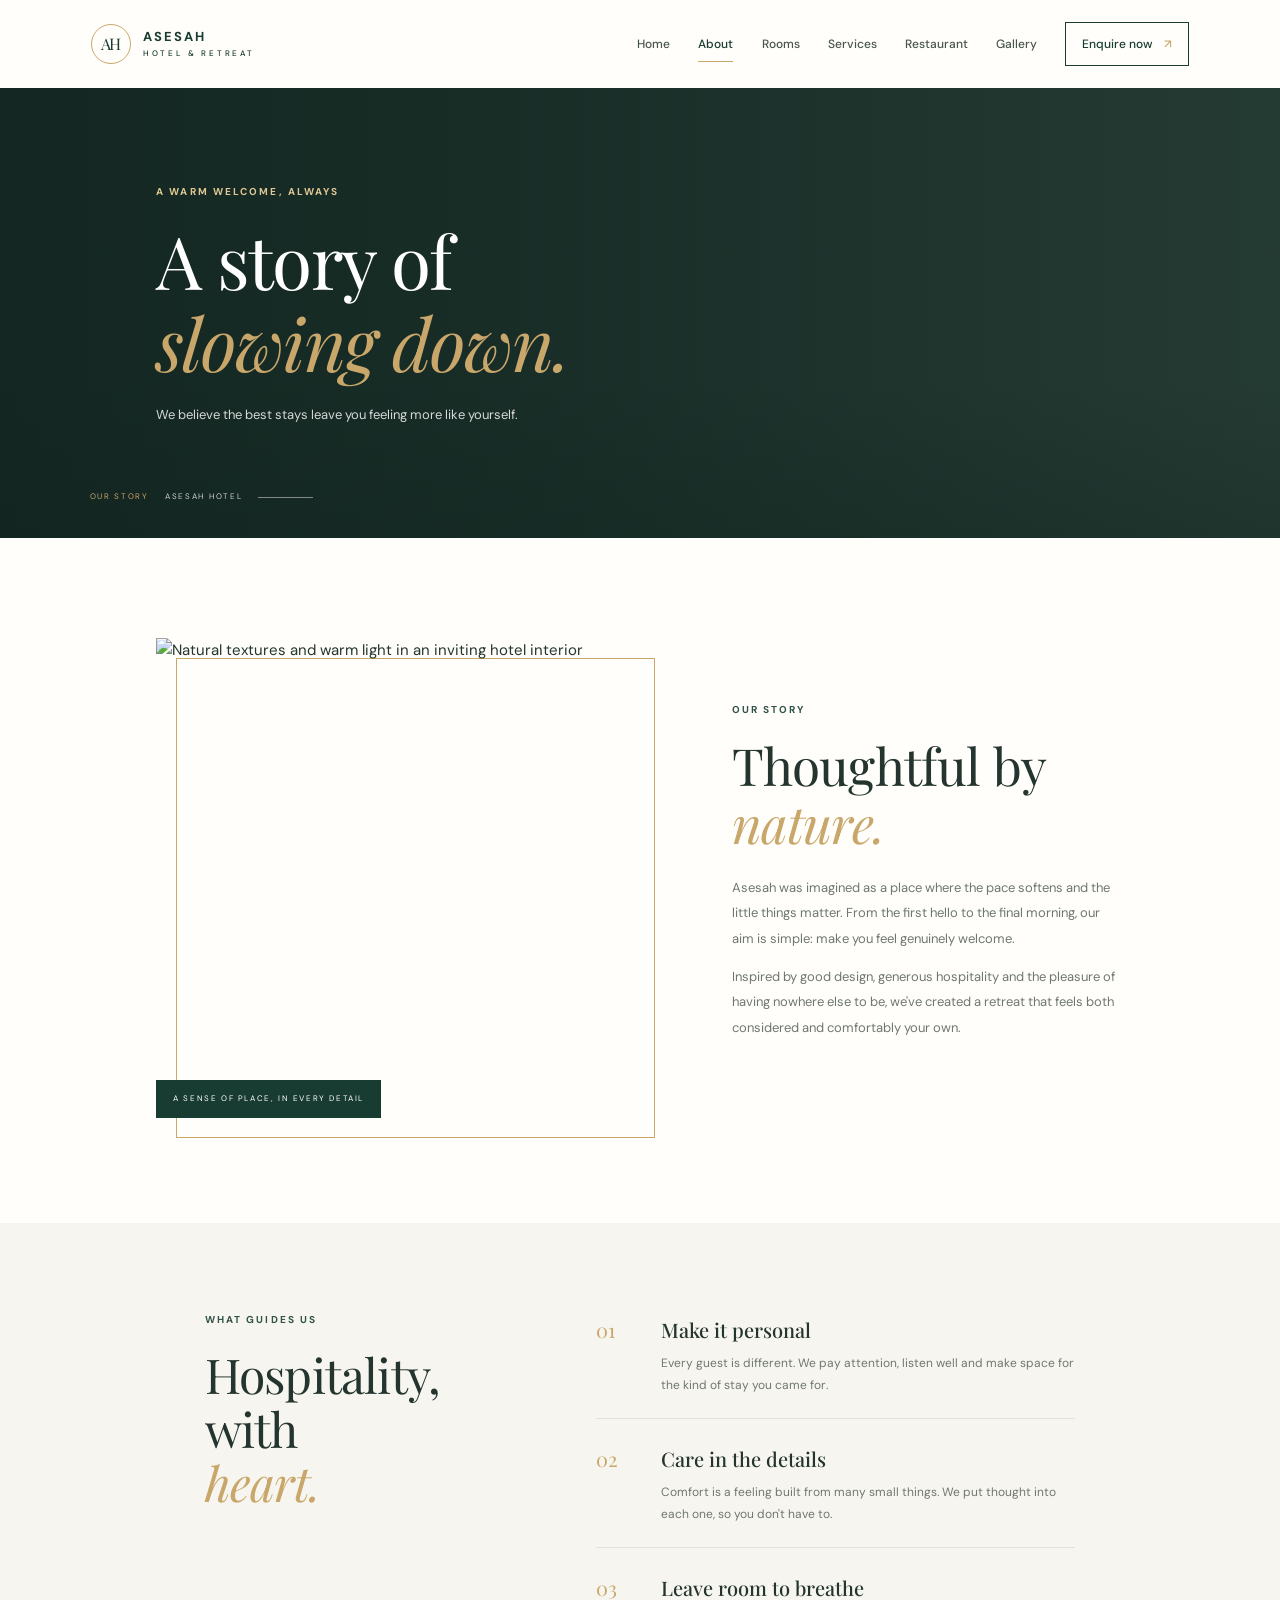
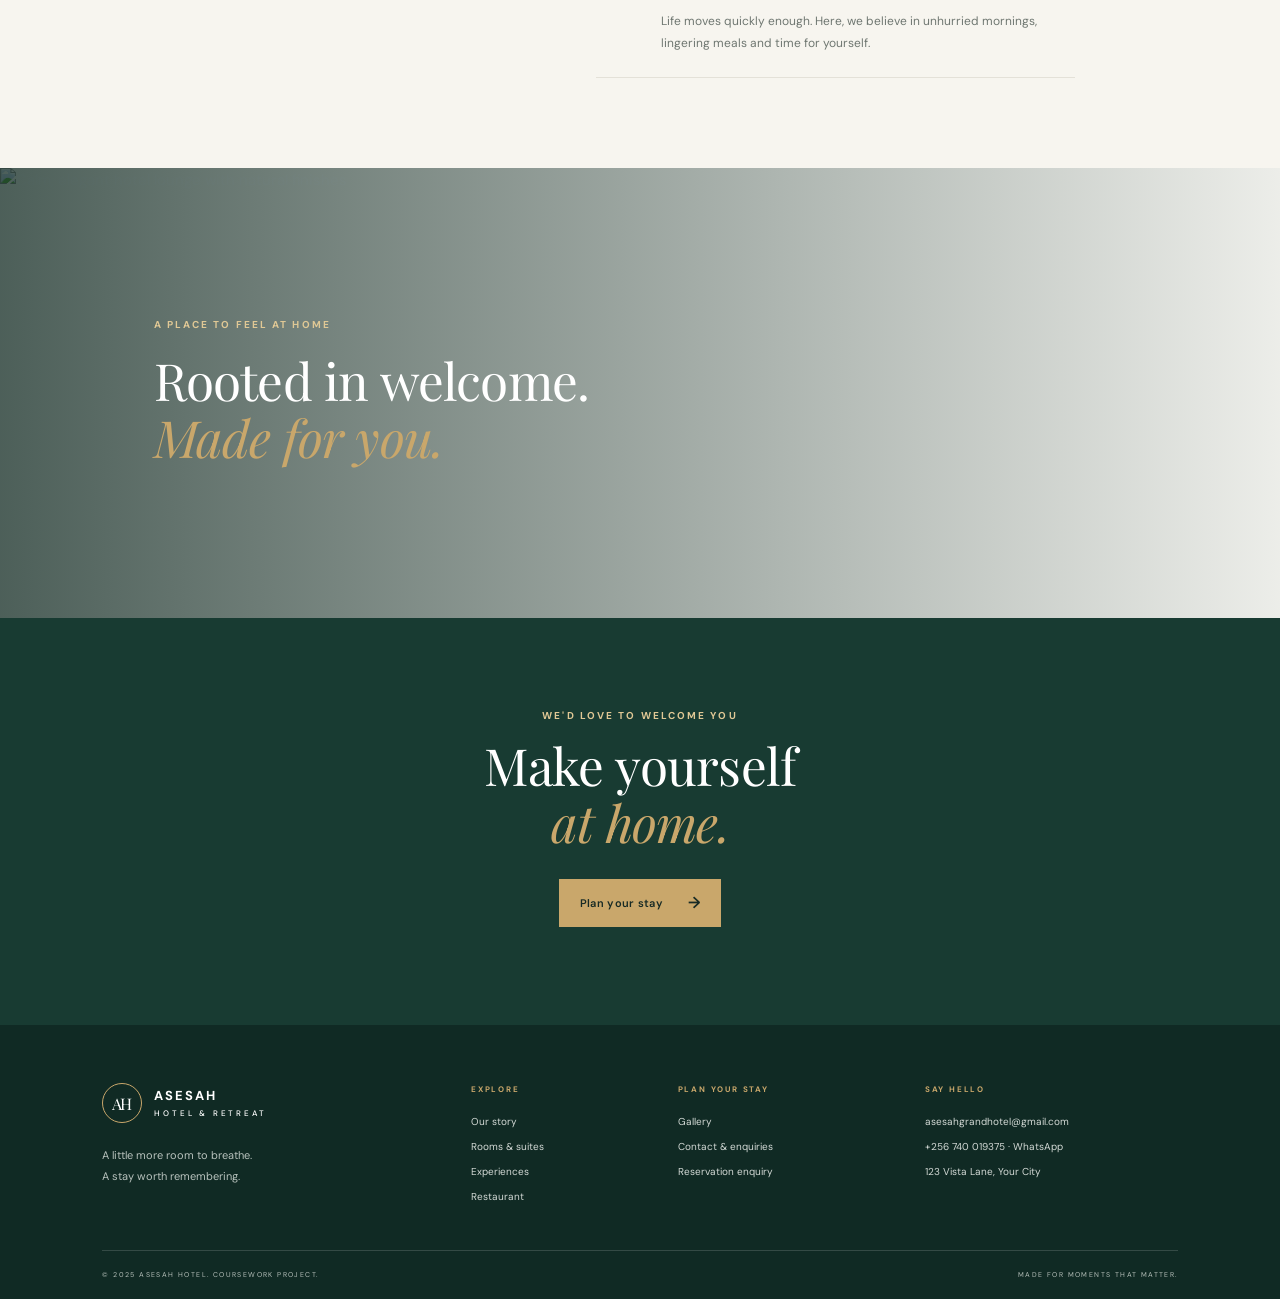
==== commit 1dd13b73: "Update hotel contact email Co-authored-by: Copilot <223556219+Copilot@users.noreply.github.com>" ====
--- a/about.html
+++ b/about.html
@@ -10,5 +10,5 @@
     <section class="about-image-band"><img src="https://images.unsplash.com/photo-1600607687939-ce8a6c25118c?auto=format&fit=crop&w=1800&q=85" alt="Calm, elegant hotel lounge with natural finishes" loading="lazy"><div><p class="eyebrow light-eyebrow">A PLACE TO FEEL AT HOME</p><h2>Rooted in welcome.<br><em>Made for you.</em></h2></div></section>
     <section class="final-cta"><p class="eyebrow light-eyebrow">WE'D LOVE TO WELCOME YOU</p><h2>Make yourself<br><em>at home.</em></h2><a class="button button-gold" href="contact.html">Plan your stay <span aria-hidden="true">→</span></a></section>
   </main>
-  <footer class="site-footer"><div class="footer-main"><div class="footer-brand"><a class="brand brand-footer" href="index.html"><span class="brand-mark">AH</span><span class="brand-name">ASESAH<small>HOTEL &amp; RETREAT</small></span></a><p>A little more room to breathe.<br>A stay worth remembering.</p></div><div class="footer-column"><span class="footer-label">EXPLORE</span><a href="about.html">Our story</a><a href="rooms.html">Rooms &amp; suites</a><a href="services.html">Experiences</a><a href="restaurant.html">Restaurant</a></div><div class="footer-column"><span class="footer-label">PLAN YOUR STAY</span><a href="gallery.html">Gallery</a><a href="contact.html">Contact &amp; enquiries</a><a href="contact.html#reservation">Reservation enquiry</a></div><div class="footer-column footer-contact"><span class="footer-label">SAY HELLO</span><a href="mailto:grandvista@gmail.com">grandvista@gmail.com</a><a href="https://wa.me/256740019375" target="_blank" rel="noopener noreferrer">+256 740 019375 · WhatsApp</a><p>123 Vista Lane, Your City</p></div></div><div class="footer-bottom"><span>© 2025 ASESAH HOTEL. COURSEWORK PROJECT.</span><span>MADE FOR MOMENTS THAT MATTER.</span></div></footer>
+  <footer class="site-footer"><div class="footer-main"><div class="footer-brand"><a class="brand brand-footer" href="index.html"><span class="brand-mark">AH</span><span class="brand-name">ASESAH<small>HOTEL &amp; RETREAT</small></span></a><p>A little more room to breathe.<br>A stay worth remembering.</p></div><div class="footer-column"><span class="footer-label">EXPLORE</span><a href="about.html">Our story</a><a href="rooms.html">Rooms &amp; suites</a><a href="services.html">Experiences</a><a href="restaurant.html">Restaurant</a></div><div class="footer-column"><span class="footer-label">PLAN YOUR STAY</span><a href="gallery.html">Gallery</a><a href="contact.html">Contact &amp; enquiries</a><a href="contact.html#reservation">Reservation enquiry</a></div><div class="footer-column footer-contact"><span class="footer-label">SAY HELLO</span><a href="mailto:asesahgrandhotel@gmail.com">asesahgrandhotel@gmail.com</a><a href="https://wa.me/256740019375" target="_blank" rel="noopener noreferrer">+256 740 019375 · WhatsApp</a><p>123 Vista Lane, Your City</p></div></div><div class="footer-bottom"><span>© 2025 ASESAH HOTEL. COURSEWORK PROJECT.</span><span>MADE FOR MOMENTS THAT MATTER.</span></div></footer>
 </body></html>
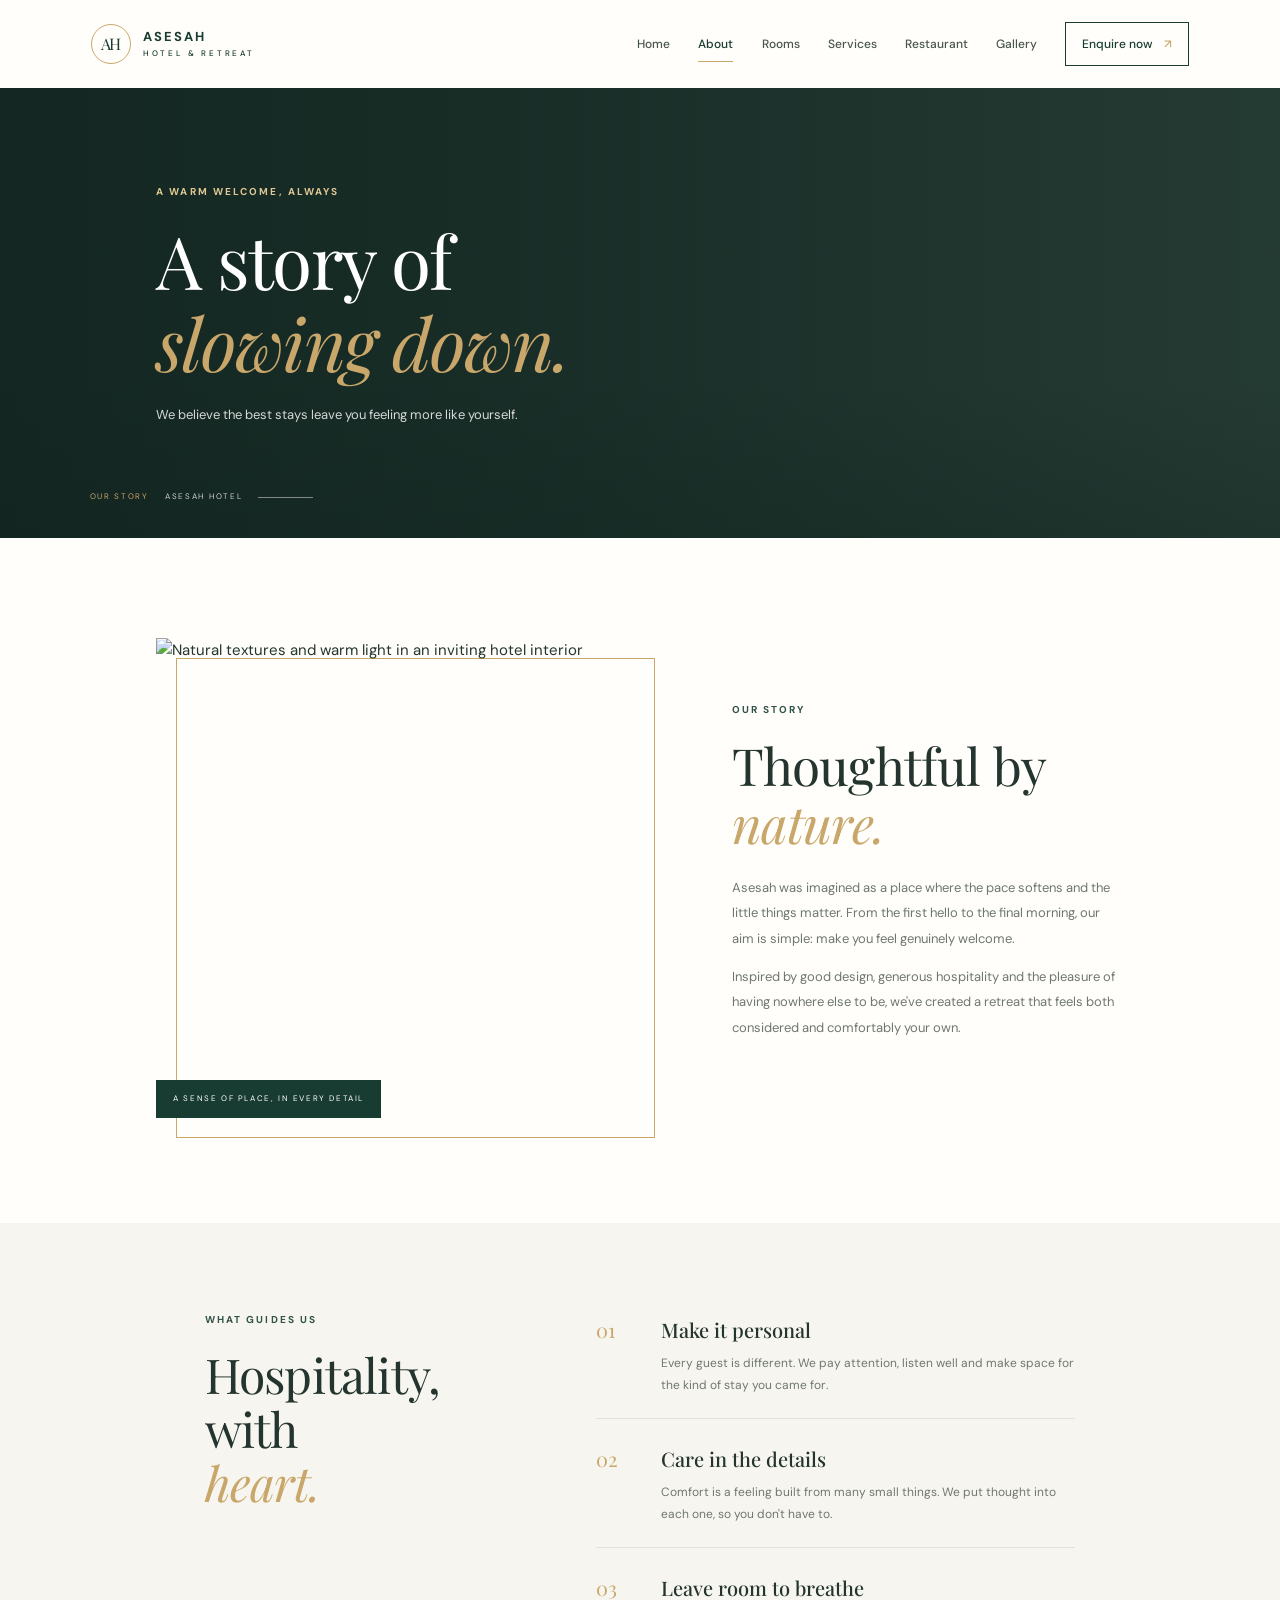
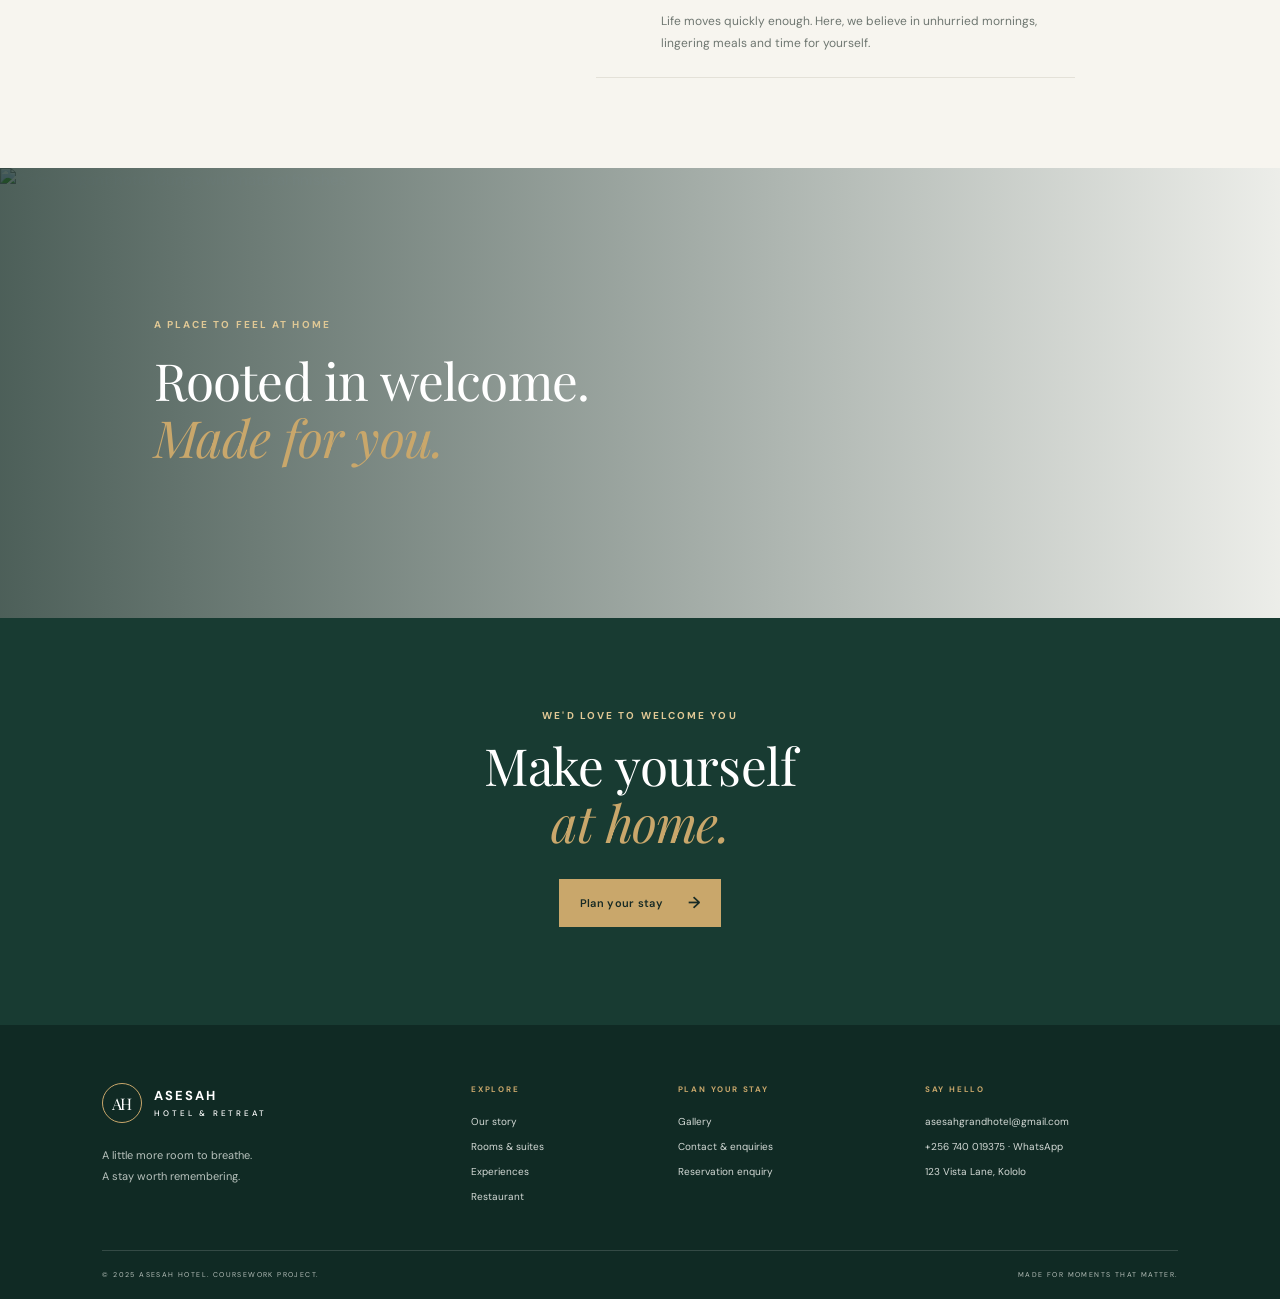
==== commit 8827106f: "Update hotel location to Kololo Co-authored-by: Copilot <223556219+Copilot@users.noreply.github.com>" ====
--- a/about.html
+++ b/about.html
@@ -10,5 +10,5 @@
     <section class="about-image-band"><img src="https://images.unsplash.com/photo-1600607687939-ce8a6c25118c?auto=format&fit=crop&w=1800&q=85" alt="Calm, elegant hotel lounge with natural finishes" loading="lazy"><div><p class="eyebrow light-eyebrow">A PLACE TO FEEL AT HOME</p><h2>Rooted in welcome.<br><em>Made for you.</em></h2></div></section>
     <section class="final-cta"><p class="eyebrow light-eyebrow">WE'D LOVE TO WELCOME YOU</p><h2>Make yourself<br><em>at home.</em></h2><a class="button button-gold" href="contact.html">Plan your stay <span aria-hidden="true">→</span></a></section>
   </main>
-  <footer class="site-footer"><div class="footer-main"><div class="footer-brand"><a class="brand brand-footer" href="index.html"><span class="brand-mark">AH</span><span class="brand-name">ASESAH<small>HOTEL &amp; RETREAT</small></span></a><p>A little more room to breathe.<br>A stay worth remembering.</p></div><div class="footer-column"><span class="footer-label">EXPLORE</span><a href="about.html">Our story</a><a href="rooms.html">Rooms &amp; suites</a><a href="services.html">Experiences</a><a href="restaurant.html">Restaurant</a></div><div class="footer-column"><span class="footer-label">PLAN YOUR STAY</span><a href="gallery.html">Gallery</a><a href="contact.html">Contact &amp; enquiries</a><a href="contact.html#reservation">Reservation enquiry</a></div><div class="footer-column footer-contact"><span class="footer-label">SAY HELLO</span><a href="mailto:asesahgrandhotel@gmail.com">asesahgrandhotel@gmail.com</a><a href="https://wa.me/256740019375" target="_blank" rel="noopener noreferrer">+256 740 019375 · WhatsApp</a><p>123 Vista Lane, Your City</p></div></div><div class="footer-bottom"><span>© 2025 ASESAH HOTEL. COURSEWORK PROJECT.</span><span>MADE FOR MOMENTS THAT MATTER.</span></div></footer>
+  <footer class="site-footer"><div class="footer-main"><div class="footer-brand"><a class="brand brand-footer" href="index.html"><span class="brand-mark">AH</span><span class="brand-name">ASESAH<small>HOTEL &amp; RETREAT</small></span></a><p>A little more room to breathe.<br>A stay worth remembering.</p></div><div class="footer-column"><span class="footer-label">EXPLORE</span><a href="about.html">Our story</a><a href="rooms.html">Rooms &amp; suites</a><a href="services.html">Experiences</a><a href="restaurant.html">Restaurant</a></div><div class="footer-column"><span class="footer-label">PLAN YOUR STAY</span><a href="gallery.html">Gallery</a><a href="contact.html">Contact &amp; enquiries</a><a href="contact.html#reservation">Reservation enquiry</a></div><div class="footer-column footer-contact"><span class="footer-label">SAY HELLO</span><a href="mailto:asesahgrandhotel@gmail.com">asesahgrandhotel@gmail.com</a><a href="https://wa.me/256740019375" target="_blank" rel="noopener noreferrer">+256 740 019375 · WhatsApp</a><p>123 Vista Lane, Kololo</p></div></div><div class="footer-bottom"><span>© 2025 ASESAH HOTEL. COURSEWORK PROJECT.</span><span>MADE FOR MOMENTS THAT MATTER.</span></div></footer>
 </body></html>
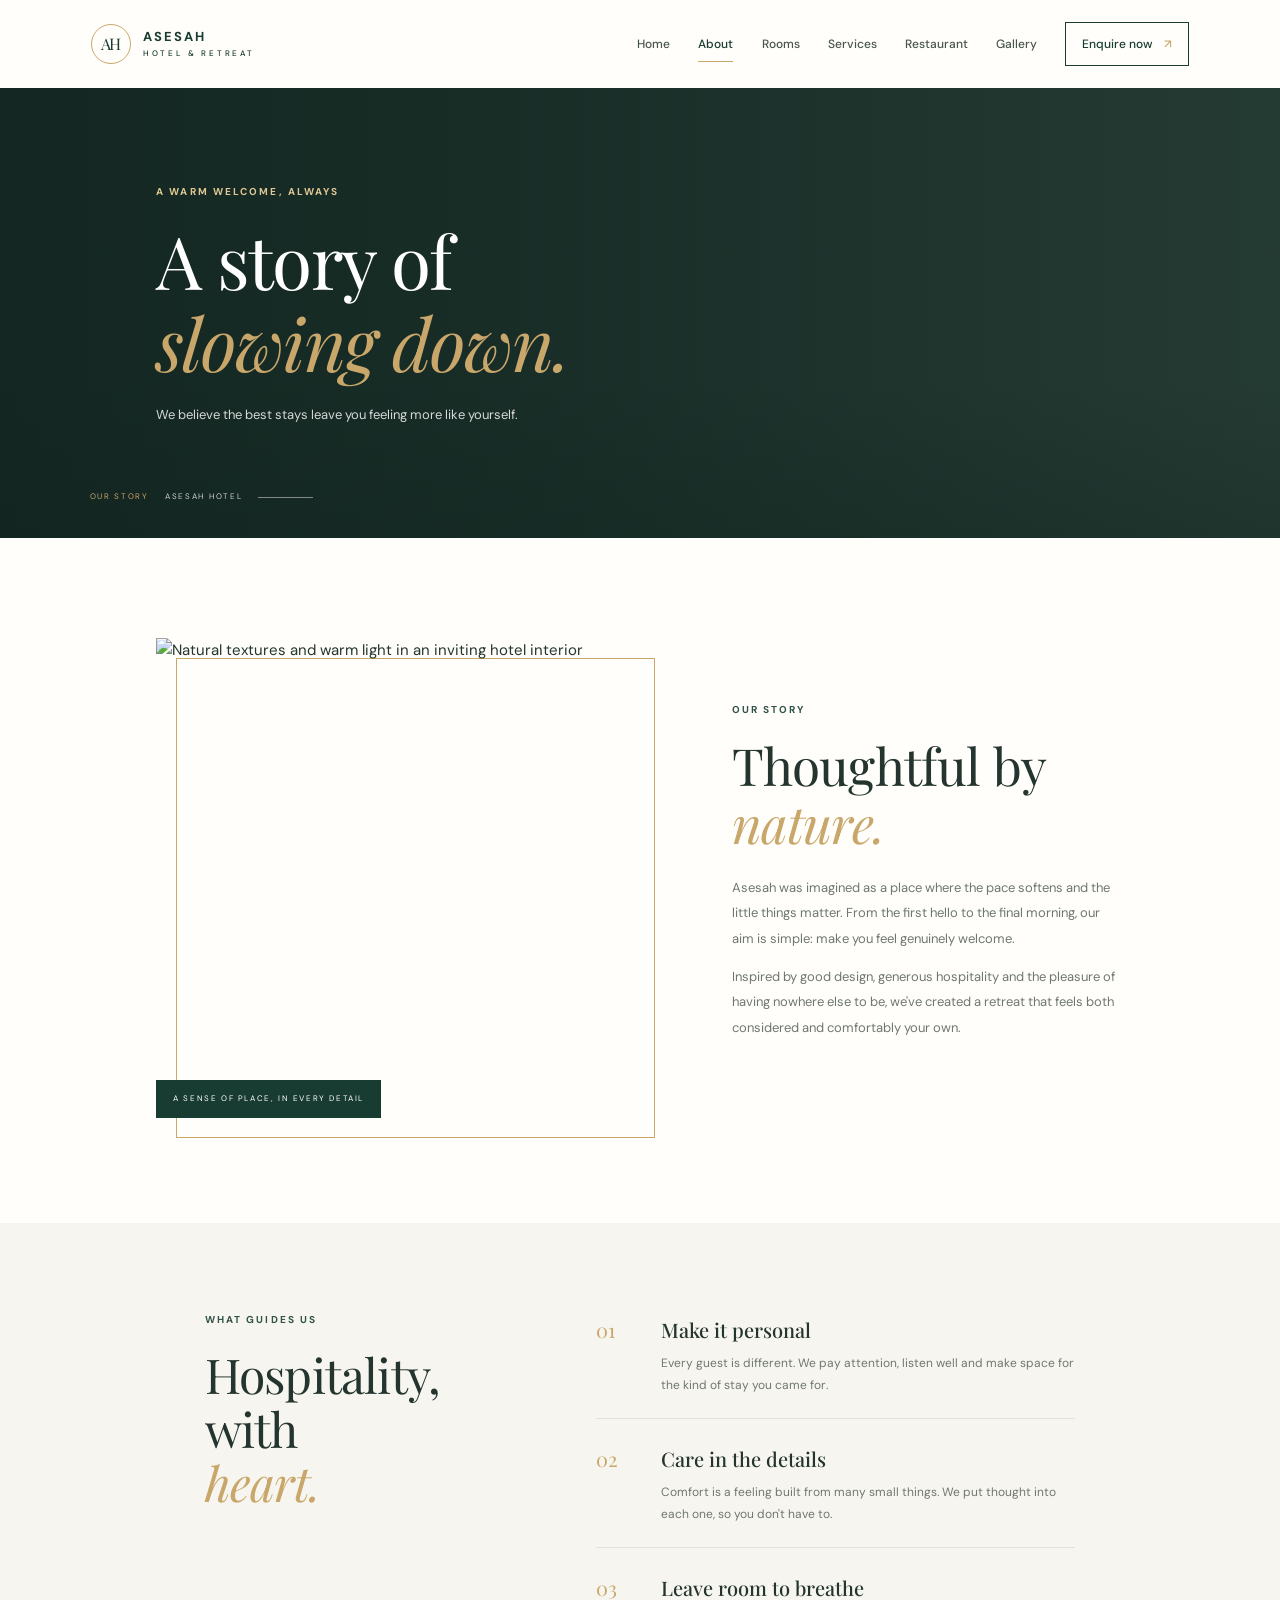
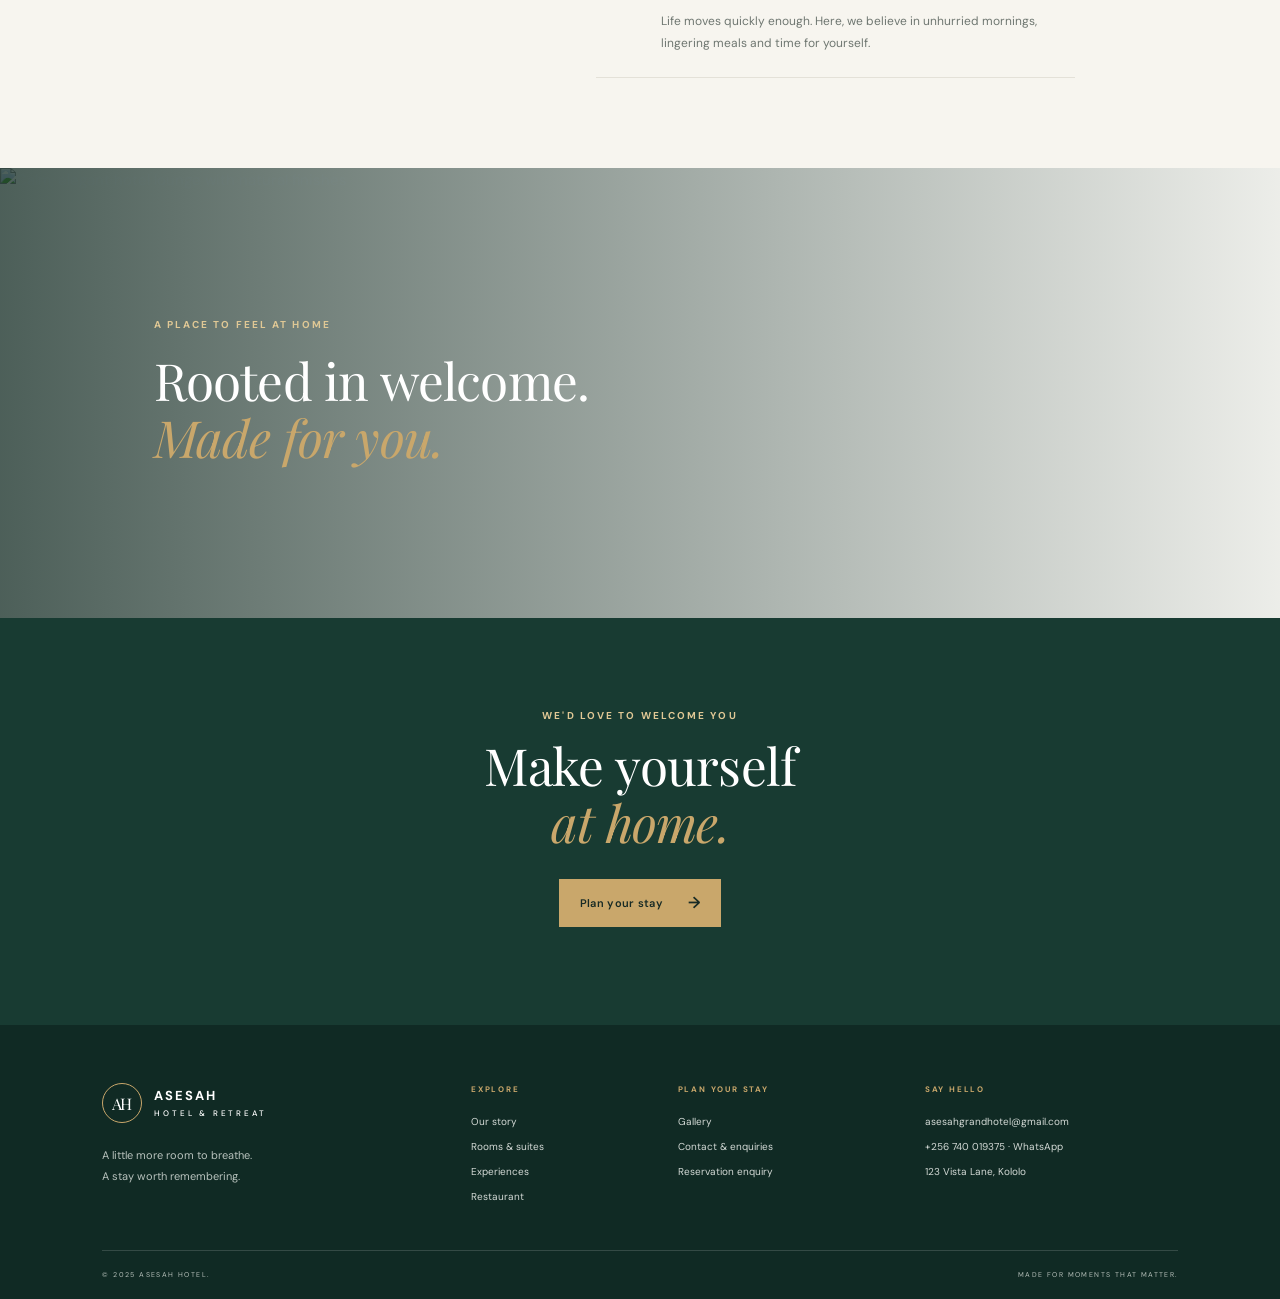
==== commit 6faf0962: "Remove coursework references from hotel website Co-authored-by: Copilot <223556219+Copilot@users.nor" ====
--- a/about.html
+++ b/about.html
@@ -1,6 +1,7 @@
 <!doctype html>
 <html lang="en">
-<head><meta charset="utf-8"><meta name="viewport" content="width=device-width, initial-scale=1"><meta name="description" content="The story and philosophy behind Asesah Hotel."><title>Our Story | Asesah Hotel</title><link rel="preconnect" href="https://fonts.googleapis.com"><link rel="preconnect" href="https://fonts.gstatic.com" crossorigin><link href="https://fonts.googleapis.com/css2?family=DM+Sans:wght@400;500;600;700&family=Playfair+Display:wght@400;500;600;700&display=swap" rel="stylesheet"><link rel="stylesheet" href="style.css"><script src="script.js" defer></script></head>
+<head>
+<link rel="icon" type="image/svg+xml" href="favicon.svg"><meta charset="utf-8"><meta name="viewport" content="width=device-width, initial-scale=1"><meta name="description" content="The story and philosophy behind Asesah Hotel."><title>Our Story | Asesah Hotel</title><link rel="preconnect" href="https://fonts.googleapis.com"><link rel="preconnect" href="https://fonts.gstatic.com" crossorigin><link href="https://fonts.googleapis.com/css2?family=DM+Sans:wght@400;500;600;700&family=Playfair+Display:wght@400;500;600;700&display=swap" rel="stylesheet"><link rel="stylesheet" href="style.css"><script src="script.js" defer></script></head>
 <body>
   <header class="site-header"><a class="brand" href="index.html" aria-label="Asesah Hotel home"><span class="brand-mark">AH</span><span class="brand-name">ASESAH<small>HOTEL &amp; RETREAT</small></span></a><button class="menu-toggle" type="button" aria-expanded="false" aria-controls="primary-nav" aria-label="Open navigation"><span></span><span></span></button><nav class="primary-nav" id="primary-nav" aria-label="Main navigation"><a href="index.html">Home</a><a class="active" href="about.html">About</a><a href="rooms.html">Rooms</a><a href="services.html">Services</a><a href="restaurant.html">Restaurant</a><a href="gallery.html">Gallery</a><a class="nav-cta" href="contact.html">Enquire now <span aria-hidden="true">↗</span></a></nav></header>
   <main>
@@ -10,5 +11,5 @@
     <section class="about-image-band"><img src="https://images.unsplash.com/photo-1600607687939-ce8a6c25118c?auto=format&fit=crop&w=1800&q=85" alt="Calm, elegant hotel lounge with natural finishes" loading="lazy"><div><p class="eyebrow light-eyebrow">A PLACE TO FEEL AT HOME</p><h2>Rooted in welcome.<br><em>Made for you.</em></h2></div></section>
     <section class="final-cta"><p class="eyebrow light-eyebrow">WE'D LOVE TO WELCOME YOU</p><h2>Make yourself<br><em>at home.</em></h2><a class="button button-gold" href="contact.html">Plan your stay <span aria-hidden="true">→</span></a></section>
   </main>
-  <footer class="site-footer"><div class="footer-main"><div class="footer-brand"><a class="brand brand-footer" href="index.html"><span class="brand-mark">AH</span><span class="brand-name">ASESAH<small>HOTEL &amp; RETREAT</small></span></a><p>A little more room to breathe.<br>A stay worth remembering.</p></div><div class="footer-column"><span class="footer-label">EXPLORE</span><a href="about.html">Our story</a><a href="rooms.html">Rooms &amp; suites</a><a href="services.html">Experiences</a><a href="restaurant.html">Restaurant</a></div><div class="footer-column"><span class="footer-label">PLAN YOUR STAY</span><a href="gallery.html">Gallery</a><a href="contact.html">Contact &amp; enquiries</a><a href="contact.html#reservation">Reservation enquiry</a></div><div class="footer-column footer-contact"><span class="footer-label">SAY HELLO</span><a href="mailto:asesahgrandhotel@gmail.com">asesahgrandhotel@gmail.com</a><a href="https://wa.me/256740019375" target="_blank" rel="noopener noreferrer">+256 740 019375 · WhatsApp</a><p>123 Vista Lane, Kololo</p></div></div><div class="footer-bottom"><span>© 2025 ASESAH HOTEL. COURSEWORK PROJECT.</span><span>MADE FOR MOMENTS THAT MATTER.</span></div></footer>
+  <footer class="site-footer"><div class="footer-main"><div class="footer-brand"><a class="brand brand-footer" href="index.html"><span class="brand-mark">AH</span><span class="brand-name">ASESAH<small>HOTEL &amp; RETREAT</small></span></a><p>A little more room to breathe.<br>A stay worth remembering.</p></div><div class="footer-column"><span class="footer-label">EXPLORE</span><a href="about.html">Our story</a><a href="rooms.html">Rooms &amp; suites</a><a href="services.html">Experiences</a><a href="restaurant.html">Restaurant</a></div><div class="footer-column"><span class="footer-label">PLAN YOUR STAY</span><a href="gallery.html">Gallery</a><a href="contact.html">Contact &amp; enquiries</a><a href="contact.html#reservation">Reservation enquiry</a></div><div class="footer-column footer-contact"><span class="footer-label">SAY HELLO</span><a href="mailto:asesahgrandhotel@gmail.com">asesahgrandhotel@gmail.com</a><a href="https://wa.me/256740019375" target="_blank" rel="noopener noreferrer">+256 740 019375 · WhatsApp</a><p>123 Vista Lane, Kololo</p></div></div><div class="footer-bottom"><span>© 2025 ASESAH HOTEL.</span><span>MADE FOR MOMENTS THAT MATTER.</span></div></footer>
 </body></html>
